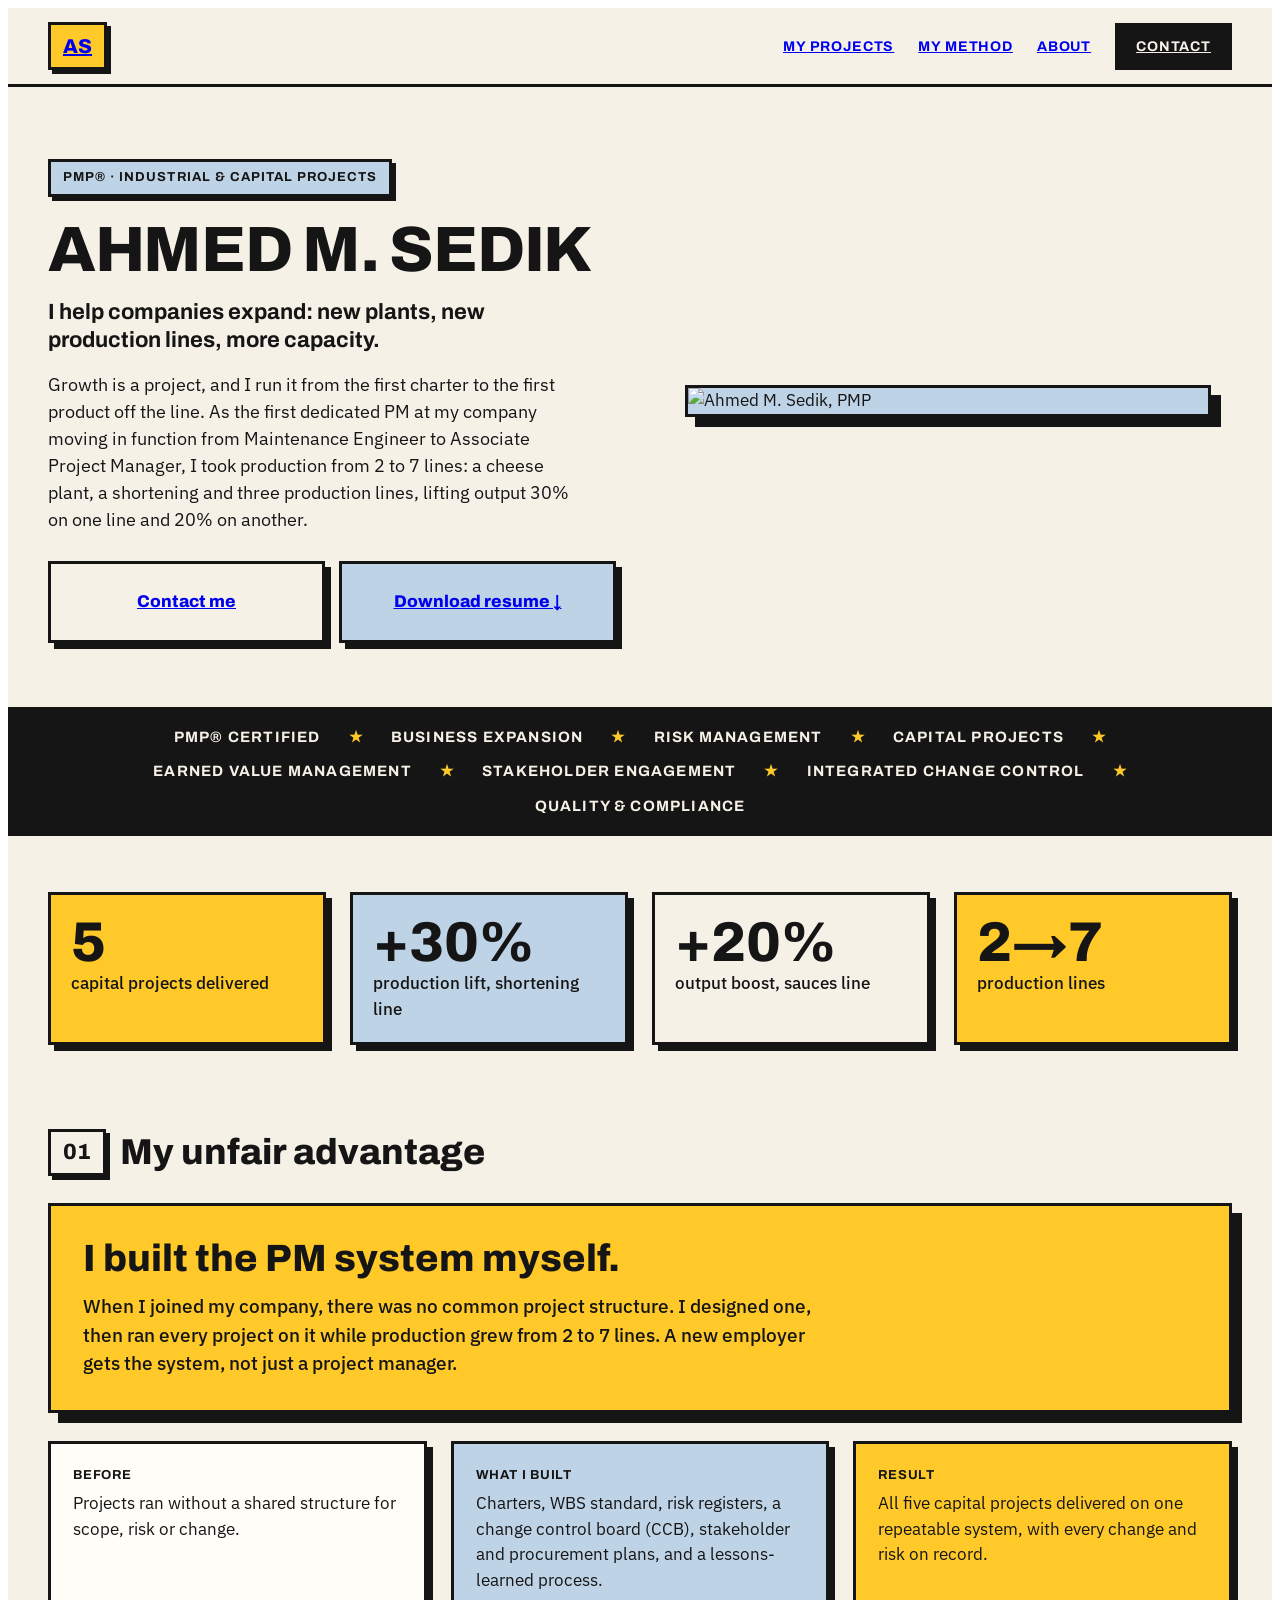
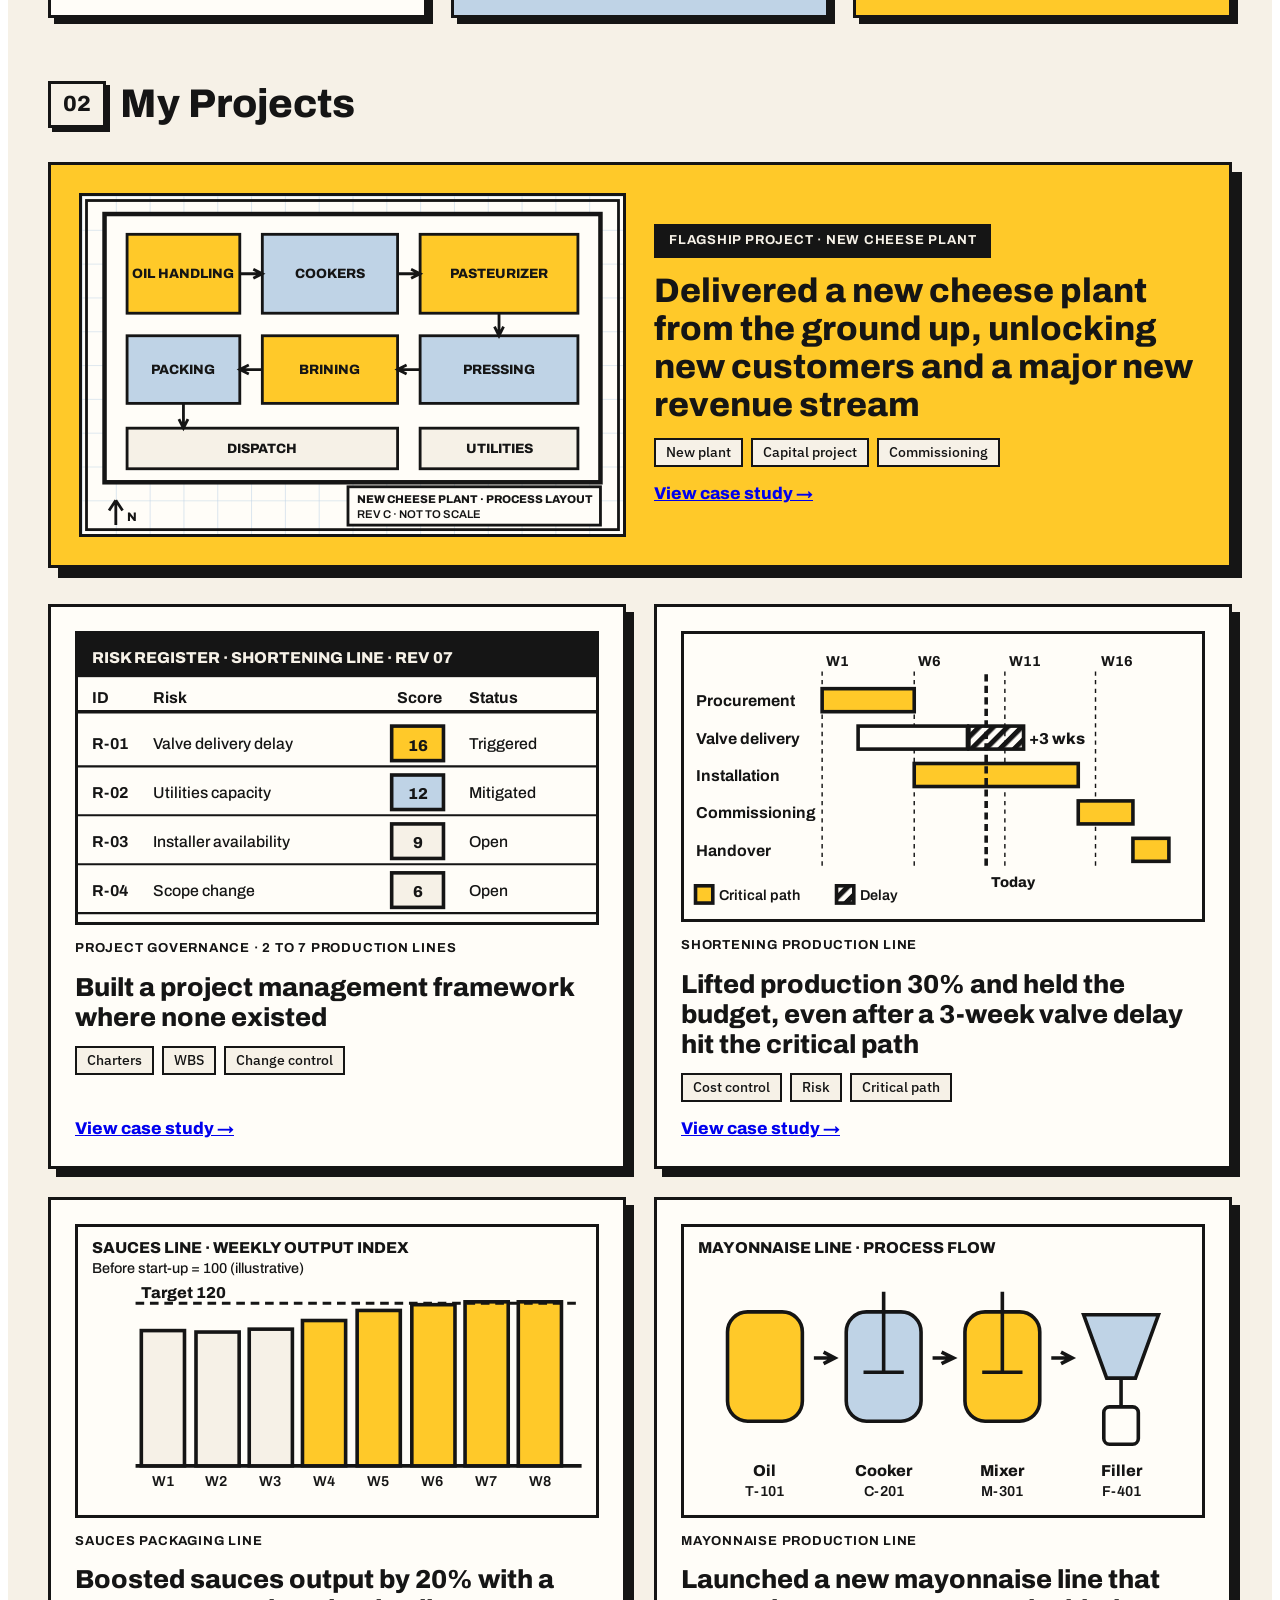
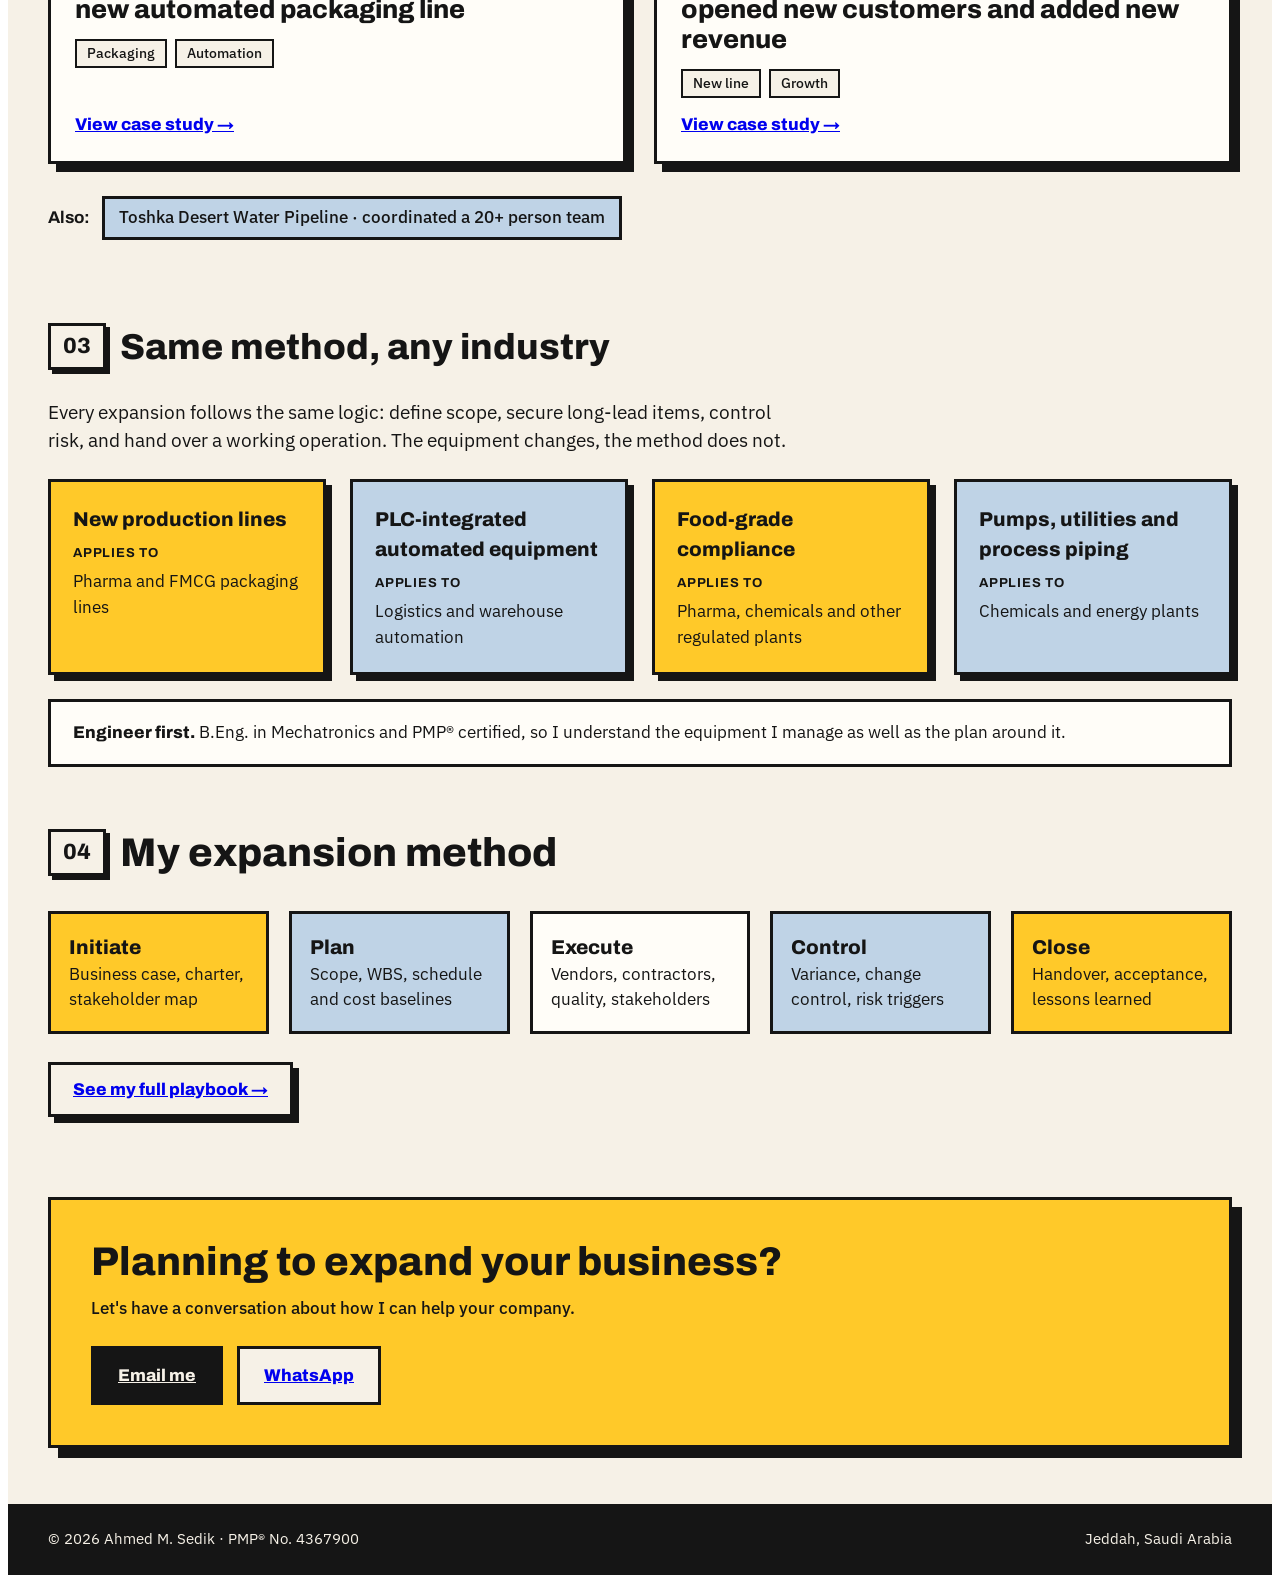
==== index.html @ be0f69f0 "Add files via upload" ====
<!doctype html>
<html lang="en">
<head>
<meta charset="utf-8">
<meta name="viewport" content="width=device-width, initial-scale=1">
<title>Ahmed M. Sedik, PMP | Homepage</title>
<meta name="description" content="Ahmed M. Sedik, PMP®. Project manager who delivers plant and production-line expansions and builds the project governance behind them.">
<meta property="og:title" content="Ahmed M. Sedik, PMP | Homepage">
<meta property="og:description" content="Ahmed M. Sedik, PMP®. Project manager who delivers plant and production-line expansions and builds the project governance behind them.">
<meta property="og:type" content="website">
<meta name="theme-color" content="#FFC929">
<link rel="icon" href="data:image/svg+xml,%3Csvg xmlns='http://www.w3.org/2000/svg' viewBox='0 0 64 64'%3E%3Crect width='64' height='64' fill='%23FFC929' stroke='%23151515' stroke-width='6'/%3E%3Ctext x='32' y='43' text-anchor='middle' font-family='Arial Black,Arial' font-weight='900' font-size='28' fill='%23151515'%3EAS%3C/text%3E%3C/svg%3E">
<link rel="preconnect" href="https://fonts.googleapis.com">
<link rel="preconnect" href="https://fonts.gstatic.com" crossorigin>
<link href="https://fonts.googleapis.com/css2?family=Archivo:wght@500;700;800&family=IBM+Plex+Sans:wght@400;500&display=swap" rel="stylesheet">
<link rel="stylesheet" href="assets/styles.css">
<link rel="stylesheet" href="assets/animations.css">
</head>
<body>
<div style="width:100%;box-sizing:border-box;background:#F6F1E7;color:#151515;font-family:'IBM Plex Sans',sans-serif;font-size:17px;line-height:1.5">

<div style="display:flex;flex-wrap:wrap;gap:16px;align-items:center;justify-content:space-between;padding:14px clamp(16px,4vw,clamp(16px,4vw,40px));background:#F6F1E7;border-bottom:3px solid #151515">
<a href="index.html" aria-label="Home" style="font-family:'Archivo',sans-serif;font-weight:800;font-size:20px;border:3px solid #151515;background:#FFC929;padding:6px 12px;box-shadow:4px 4px 0 #151515">AS</a>
<div style="display: flex; flex-wrap: wrap; gap: 24px; font-family: 'Archivo',sans-serif; font-weight: 700; font-size: 14px; letter-spacing: .06em; text-transform: uppercase; align-items: center"><a href="index.html#work">My Projects</a><a href="playbook.html">My Method</a><a href="about.html">About</a><a href="index.html#contact" style="border: 3px solid rgb(21, 21, 21); background: rgb(21, 21, 21); color: rgb(246, 241, 231); padding: 10px 18px; min-height: 20px">Contact</a></div>
</div>

<div style="display:grid;grid-template-columns:repeat(auto-fit,minmax(min(100%,340px),1fr));gap:clamp(28px,5vw,48px);align-items:center;padding:clamp(32px,7vw,72px) clamp(16px,4vw,clamp(16px,4vw,40px)) clamp(clamp(16px,4vw,40px),6vw,64px);max-width:1200px;margin:0 auto">
<div>
<div style="display:inline-block;font-family:'Archivo',sans-serif;font-weight:700;font-size:13px;letter-spacing:.08em;text-transform:uppercase;border:3px solid #151515;background:#BFD3E6;padding:6px 12px;box-shadow:4px 4px 0 #151515">PMP® · Industrial &amp; Capital Projects</div>
<h1 style="font-family: 'Archivo',sans-serif; font-weight: 800; font-size: clamp(36px, 10vw, 64px); line-height: 1.02; margin: 20px 0 16px; overflow-wrap: anywhere; letter-spacing: -.02em">AHMED M. SEDIK</h1>
<div style="font-family:'Archivo',sans-serif;font-weight:700;font-size:clamp(19px,4.6vw,22px);line-height:1.3;max-width:520px">I help companies expand: new plants, new production lines, more capacity.</div>
<p style="max-width:540px;margin:16px 0 28px;font-size:18px">Growth is a project, and I run it from the first charter to the first product off the line. As the first dedicated PM at my company moving in function from Maintenance Engineer to Associate Project Manager, I took production from 2 to 7 lines: a cheese plant, a shortening and three production lines, lifting output 30% on one line and 20% on another.</p>
<div style="display:flex;flex-wrap:wrap;gap:14px">
<a href="#contact" style="font-family:'Archivo',sans-serif;font-weight:800;border:3px solid #151515;background:#F6F1E7;padding:14px 24px;box-shadow:6px 6px 0 #151515;min-height:48px;display:inline-flex;align-items:center;justify-content:center;flex:1 1 180px;text-align:center">Contact me</a>
<a href="assets/Ahmed_Sedik_Resume.pdf" download style="font-family:'Archivo',sans-serif;font-weight:800;border:3px solid #151515;background:#BFD3E6;padding:14px 24px;box-shadow:6px 6px 0 #151515;min-height:48px;display:inline-flex;align-items:center;justify-content:center;flex:1 1 180px;text-align:center">Download resume ↓</a>
</div>
</div>
<div style="border:3px solid #151515;background:#BFD3E6;box-shadow:10px 10px 0 #151515;overflow:hidden;align-self:center;justify-self:center;width:100%;max-width:520px"><img alt="Ahmed M. Sedik, PMP" src="assets/photo.jpg" style="width:100%;height:auto;display:block"></div></div>

<div style="background:#151515;color:#F6F1E7;border-top:3px solid #151515;border-bottom:3px solid #151515;padding:16px clamp(16px,4vw,clamp(16px,4vw,40px));display:flex;flex-wrap:wrap;gap:12px 28px;justify-content:center;font-family:'Archivo',sans-serif;font-weight:700;font-size:15px;letter-spacing:.08em;text-transform:uppercase"><span>PMP® Certified</span><span style="color:#FFC929">★</span><span>Business Expansion</span><span style="color:#FFC929">★</span><span>Risk Management</span><span style="color:#FFC929">★</span><span>Capital Projects</span><span style="color:#FFC929">★</span><span>Earned Value Management</span><span style="color:#FFC929">★</span><span>Stakeholder Engagement</span><span style="color:#FFC929">★</span><span>Integrated Change Control</span><span style="color:#FFC929">★</span><span>Quality &amp; Compliance</span></div>

<div style="display:grid;grid-template-columns:repeat(auto-fit,minmax(min(100%,220px),1fr));gap:24px;padding:56px clamp(16px,4vw,clamp(16px,4vw,40px)) 24px;max-width:1200px;margin:0 auto"><div style="border:3px solid #151515;background:#FFC929;box-shadow:6px 6px 0 #151515;padding:20px"><div style="font-family:'Archivo',sans-serif;font-weight:800;font-size:56px;line-height:1">5</div><div style="font-weight:500">capital projects delivered</div></div><div style="border:3px solid #151515;background:#BFD3E6;box-shadow:6px 6px 0 #151515;padding:20px"><div style="font-family:'Archivo',sans-serif;font-weight:800;font-size:56px;line-height:1">+30%</div><div style="font-weight:500">production lift, shortening line</div></div><div style="border:3px solid #151515;background:#F6F1E7;box-shadow:6px 6px 0 #151515;padding:20px"><div style="font-family:'Archivo',sans-serif;font-weight:800;font-size:56px;line-height:1">+20%</div><div style="font-weight:500">output boost, sauces line</div></div><div style="border:3px solid #151515;background:#FFC929;box-shadow:6px 6px 0 #151515;padding:20px"><div style="font-family:'Archivo',sans-serif;font-weight:800;font-size:56px;line-height:1">2→7</div><div style="font-weight:500">production lines</div></div></div>

<div style="max-width:1200px;margin:0 auto;padding:56px clamp(16px,4vw,40px) 0"><div style="display:flex;align-items:center;gap:14px;margin-bottom:24px"><div style="font-family:'Archivo',sans-serif;font-weight:800;font-size:22px;border:3px solid #151515;background:#F6F1E7;padding:4px 12px;box-shadow:4px 4px 0 #151515">01</div><h2 style="font-family:'Archivo',sans-serif;font-weight:800;font-size:36px;margin:0">My unfair advantage</h2></div><div style="border:3px solid #151515;background:#FFC929;box-shadow:10px 10px 0 #151515;padding:32px;margin-bottom:28px"><h3 style="font-family:'Archivo',sans-serif;font-weight:800;font-size:38px;line-height:1.1;margin:0 0 12px">I built the PM system myself.</h3><div style="max-width:760px;font-size:19px;font-weight:500">When I joined my company, there was no common project structure. I designed one, then ran every project on it while production grew from 2 to 7 lines. A new employer gets the system, not just a project manager.</div></div><div style="display:grid;grid-template-columns:repeat(auto-fit,minmax(min(100%,260px),1fr));gap:24px"><div style="border:3px solid #151515;background:#FFFDF8;box-shadow:6px 6px 0 #151515;padding:22px"><div style="font-family:'Archivo',sans-serif;font-weight:700;font-size:13px;letter-spacing:.06em;text-transform:uppercase;margin-bottom:6px">Before</div><div>Projects ran without a shared structure for scope, risk or change.</div></div><div style="border:3px solid #151515;background:#BFD3E6;box-shadow:6px 6px 0 #151515;padding:22px"><div style="font-family:'Archivo',sans-serif;font-weight:700;font-size:13px;letter-spacing:.06em;text-transform:uppercase;margin-bottom:6px">What I built</div><div>Charters, WBS standard, risk registers, a change control board (CCB), stakeholder and procurement plans, and a lessons-learned process.</div></div><div style="border:3px solid #151515;background:#FFC929;box-shadow:6px 6px 0 #151515;padding:22px"><div style="font-family:'Archivo',sans-serif;font-weight:700;font-size:13px;letter-spacing:.06em;text-transform:uppercase;margin-bottom:6px">Result</div><div>All five capital projects delivered on one repeatable system, with every change and risk on record.</div></div></div></div>
<div id="work" style="padding:56px clamp(16px,4vw,40px) 24px;max-width:1200px;margin:0 auto">
<div style="display:flex;align-items:center;gap:14px;margin-bottom:28px">
<div style="font-family:'Archivo',sans-serif;font-weight:800;font-size:22px;border:3px solid #151515;background:#F6F1E7;padding:4px 12px;box-shadow:4px 4px 0 #151515">02</div>
<h2 style="font-family:'Archivo',sans-serif;font-weight:800;font-size:40px;margin:0">My Projects</h2>
</div>
<div style="border:3px solid #151515;background:#FFC929;box-shadow:10px 10px 0 #151515;padding:28px;display:grid;grid-template-columns:repeat(auto-fit,minmax(min(100%,300px),1fr));gap:28px;align-items:center;margin-bottom:36px">
<div style="border:3px solid #151515;background:#F6F1E7;overflow:hidden"><svg viewBox="0 0 480 300" xmlns="http://www.w3.org/2000/svg" style="width:100%;height:auto;display:block" role="img" aria-label="Process layout drawing of the new cheese plant"><defs><pattern id="gr" width="30" height="30" patternUnits="userSpaceOnUse"><path d="M30 0H0V30" fill="none" stroke="#BFD3E6" stroke-width="1"></path></pattern></defs><rect width="480" height="300" fill="#FFFDF8"></rect><rect width="480" height="300" fill="url(#gr)"></rect><rect x="4" y="4" width="472" height="292" fill="none" stroke="#151515" stroke-width="2.5"></rect><rect x="20" y="16" width="440" height="238" fill="#FFFDF8" stroke="#151515" stroke-width="4"></rect><rect x="40" y="34" width="100" height="70" fill="#FFC929" stroke="#151515" stroke-width="2.5"></rect><text x="90.0" y="73.0" text-anchor="middle" font-family="Archivo,sans-serif" font-weight="800" font-size="12" fill="#151515">OIL HANDLING</text><rect x="160" y="34" width="120" height="70" fill="#BFD3E6" stroke="#151515" stroke-width="2.5"></rect><text x="220.0" y="73.0" text-anchor="middle" font-family="Archivo,sans-serif" font-weight="800" font-size="12" fill="#151515">COOKERS</text><rect x="300" y="34" width="140" height="70" fill="#FFC929" stroke="#151515" stroke-width="2.5"></rect><text x="370.0" y="73.0" text-anchor="middle" font-family="Archivo,sans-serif" font-weight="800" font-size="12" fill="#151515">PASTEURIZER</text><rect x="300" y="124" width="140" height="60" fill="#BFD3E6" stroke="#151515" stroke-width="2.5"></rect><text x="370.0" y="158.0" text-anchor="middle" font-family="Archivo,sans-serif" font-weight="800" font-size="12" fill="#151515">PRESSING</text><rect x="160" y="124" width="120" height="60" fill="#FFC929" stroke="#151515" stroke-width="2.5"></rect><text x="220.0" y="158.0" text-anchor="middle" font-family="Archivo,sans-serif" font-weight="800" font-size="12" fill="#151515">BRINING</text><rect x="40" y="124" width="100" height="60" fill="#BFD3E6" stroke="#151515" stroke-width="2.5"></rect><text x="90.0" y="158.0" text-anchor="middle" font-family="Archivo,sans-serif" font-weight="800" font-size="12" fill="#151515">PACKING</text><rect x="40" y="206" width="240" height="36" fill="#F6F1E7" stroke="#151515" stroke-width="2.5"></rect><text x="160.0" y="228.0" text-anchor="middle" font-family="Archivo,sans-serif" font-weight="800" font-size="12" fill="#151515">DISPATCH</text><rect x="300" y="206" width="140" height="36" fill="#F6F1E7" stroke="#151515" stroke-width="2.5"></rect><text x="370.0" y="228.0" text-anchor="middle" font-family="Archivo,sans-serif" font-weight="800" font-size="12" fill="#151515">UTILITIES</text><path d="M140 69L160 69M152 65L160 69L152 73" fill="none" stroke="#151515" stroke-width="2.5"></path><path d="M280 69L300 69M292 65L300 69L292 73" fill="none" stroke="#151515" stroke-width="2.5"></path><path d="M370 104L370 124M374 116L370 124L366 116" fill="none" stroke="#151515" stroke-width="2.5"></path><path d="M300 154L280 154M288 158L280 154L288 150" fill="none" stroke="#151515" stroke-width="2.5"></path><path d="M160 154L140 154M148 158L140 154L148 150" fill="none" stroke="#151515" stroke-width="2.5"></path><path d="M90 184L90 206M94 198L90 206L86 198" fill="none" stroke="#151515" stroke-width="2.5"></path><rect x="236" y="258" width="224" height="34" fill="#FFFDF8" stroke="#151515" stroke-width="2.5"></rect><text x="244" y="272" text-anchor="start" font-family="Archivo,sans-serif" font-weight="800" font-size="10" fill="#151515">NEW CHEESE PLANT · PROCESS LAYOUT</text><text x="244" y="286" text-anchor="start" font-family="Archivo,sans-serif" font-weight="600" font-size="10" fill="#151515">REV C · NOT TO SCALE</text><path d="M30 292v-22M30 270l-6 9M30 270l6 9" fill="none" stroke="#151515" stroke-width="2.5"></path><text x="40" y="288" text-anchor="start" font-family="Archivo,sans-serif" font-weight="800" font-size="11" fill="#151515">N</text></svg></div>
<div style="display:flex;flex-direction:column;gap:14px">
<div style="display:inline-block;align-self:flex-start;font-family:'Archivo',sans-serif;font-weight:700;font-size:13px;letter-spacing:.06em;text-transform:uppercase;border:3px solid #151515;background:#151515;color:#F6F1E7;padding:4px 12px">Flagship project · New cheese plant</div>
<h3 style="font-family:'Archivo',sans-serif;font-weight:800;font-size:34px;line-height:1.12;margin:0">Delivered a new cheese plant from the ground up, unlocking new customers and a major new revenue stream</h3>
<div style="display:flex;flex-wrap:wrap;gap:8px"><span style="border:2px solid #151515;padding:2px 10px;font-weight:500;font-size:14px;background:#F6F1E7">New plant</span><span style="border:2px solid #151515;padding:2px 10px;font-weight:500;font-size:14px;background:#F6F1E7">Capital project</span><span style="border:2px solid #151515;padding:2px 10px;font-weight:500;font-size:14px;background:#F6F1E7">Commissioning</span></div>
<a href="cheese.html" style="font-family:'Archivo',sans-serif;font-weight:800">View case study →</a>
</div></div>
<div style="display:grid;grid-template-columns:repeat(auto-fit,minmax(min(100%,380px),1fr));gap:28px">
<div style="border:3px solid #151515;background:#FFFDF8;box-shadow:8px 8px 0 #151515;padding:24px;display:flex;flex-direction:column;gap:14px">
<div style="border:3px solid #151515;background:#F6F1E7;overflow:hidden"><svg viewBox="0 0 360 200" xmlns="http://www.w3.org/2000/svg" style="width:100%;height:auto;display:block" role="img" aria-label="Risk register extract"><rect width="360" height="200" fill="#FFFDF8"></rect><rect width="360" height="30" fill="#151515"></rect><text x="10" y="20" text-anchor="start" font-family="Archivo,sans-serif" font-weight="800" font-size="11" fill="#F6F1E7">RISK REGISTER · SHORTENING LINE · REV 07</text><path d="M0 54H360" stroke="#151515" stroke-width="2.5"></path><text x="10" y="48" text-anchor="start" font-family="Archivo,sans-serif" font-weight="700" font-size="11" fill="#151515">ID</text><text x="52" y="48" text-anchor="start" font-family="Archivo,sans-serif" font-weight="700" font-size="11" fill="#151515">Risk</text><text x="222" y="48" text-anchor="start" font-family="Archivo,sans-serif" font-weight="700" font-size="11" fill="#151515">Score</text><text x="272" y="48" text-anchor="start" font-family="Archivo,sans-serif" font-weight="700" font-size="11" fill="#151515">Status</text><path d="M0 92H360" stroke="#151515" stroke-width="1.5"></path><text x="10" y="80" text-anchor="start" font-family="Archivo,sans-serif" font-weight="700" font-size="11" fill="#151515">R-01</text><text x="52" y="80" text-anchor="start" font-family="Archivo,sans-serif" font-weight="500" font-size="11" fill="#151515">Valve delivery delay</text><rect x="218" y="64" width="36" height="24" fill="#FFC929" stroke="#151515" stroke-width="2.5"></rect><text x="236" y="81" text-anchor="middle" font-family="Archivo,sans-serif" font-weight="800" font-size="11" fill="#151515">16</text><text x="272" y="80" text-anchor="start" font-family="Archivo,sans-serif" font-weight="500" font-size="11" fill="#151515">Triggered</text><path d="M0 126H360" stroke="#151515" stroke-width="1.5"></path><text x="10" y="114" text-anchor="start" font-family="Archivo,sans-serif" font-weight="700" font-size="11" fill="#151515">R-02</text><text x="52" y="114" text-anchor="start" font-family="Archivo,sans-serif" font-weight="500" font-size="11" fill="#151515">Utilities capacity</text><rect x="218" y="98" width="36" height="24" fill="#BFD3E6" stroke="#151515" stroke-width="2.5"></rect><text x="236" y="115" text-anchor="middle" font-family="Archivo,sans-serif" font-weight="800" font-size="11" fill="#151515">12</text><text x="272" y="114" text-anchor="start" font-family="Archivo,sans-serif" font-weight="500" font-size="11" fill="#151515">Mitigated</text><path d="M0 160H360" stroke="#151515" stroke-width="1.5"></path><text x="10" y="148" text-anchor="start" font-family="Archivo,sans-serif" font-weight="700" font-size="11" fill="#151515">R-03</text><text x="52" y="148" text-anchor="start" font-family="Archivo,sans-serif" font-weight="500" font-size="11" fill="#151515">Installer availability</text><rect x="218" y="132" width="36" height="24" fill="#F6F1E7" stroke="#151515" stroke-width="2.5"></rect><text x="236" y="149" text-anchor="middle" font-family="Archivo,sans-serif" font-weight="800" font-size="11" fill="#151515">9</text><text x="272" y="148" text-anchor="start" font-family="Archivo,sans-serif" font-weight="500" font-size="11" fill="#151515">Open</text><path d="M0 194H360" stroke="#151515" stroke-width="1.5"></path><text x="10" y="182" text-anchor="start" font-family="Archivo,sans-serif" font-weight="700" font-size="11" fill="#151515">R-04</text><text x="52" y="182" text-anchor="start" font-family="Archivo,sans-serif" font-weight="500" font-size="11" fill="#151515">Scope change</text><rect x="218" y="166" width="36" height="24" fill="#F6F1E7" stroke="#151515" stroke-width="2.5"></rect><text x="236" y="183" text-anchor="middle" font-family="Archivo,sans-serif" font-weight="800" font-size="11" fill="#151515">6</text><text x="272" y="182" text-anchor="start" font-family="Archivo,sans-serif" font-weight="500" font-size="11" fill="#151515">Open</text></svg></div>
<div style="font-family:'Archivo',sans-serif;font-weight:700;font-size:13px;letter-spacing:.06em;text-transform:uppercase">Project governance · 2 to 7 production lines</div>
<h3 style="font-family:'Archivo',sans-serif;font-weight:800;font-size:26px;line-height:1.15;margin:0">Built a project management framework where none existed</h3>
<div style="display:flex;flex-wrap:wrap;gap:8px"><span style="border:2px solid #151515;padding:2px 10px;font-weight:500;font-size:14px;background:#F6F1E7">Charters</span><span style="border:2px solid #151515;padding:2px 10px;font-weight:500;font-size:14px;background:#F6F1E7">WBS</span><span style="border:2px solid #151515;padding:2px 10px;font-weight:500;font-size:14px;background:#F6F1E7">Change control</span></div>
<a href="governance.html" style="font-family:'Archivo',sans-serif;font-weight:800;margin-top:auto">View case study →</a>
</div>
<div style="border:3px solid #151515;background:#FFFDF8;box-shadow:8px 8px 0 #151515;padding:24px;display:flex;flex-direction:column;gap:14px">
<div style="border:3px solid #151515;background:#F6F1E7;overflow:hidden"><svg viewBox="0 0 360 198" xmlns="http://www.w3.org/2000/svg" style="width:100%;height:auto;display:block" role="img" aria-label="Schedule with critical path and a 3-week valve delay"><defs><pattern id="gm" width="7" height="7" patternUnits="userSpaceOnUse" patternTransform="rotate(45)"><rect width="3.5" height="7" fill="#151515"></rect></pattern></defs><rect width="360" height="198" fill="#FFFDF8"></rect><path d="M96 26V164" stroke="#151515" stroke-width="1" stroke-dasharray="3 3"></path><text x="99.0" y="22" text-anchor="start" font-family="Archivo,sans-serif" font-weight="700" font-size="10" fill="#151515">W1</text><path d="M160 26V164" stroke="#151515" stroke-width="1" stroke-dasharray="3 3"></path><text x="162.5" y="22" text-anchor="start" font-family="Archivo,sans-serif" font-weight="700" font-size="10" fill="#151515">W6</text><path d="M223 26V164" stroke="#151515" stroke-width="1" stroke-dasharray="3 3"></path><text x="226.0" y="22" text-anchor="start" font-family="Archivo,sans-serif" font-weight="700" font-size="10" fill="#151515">W11</text><path d="M286 26V164" stroke="#151515" stroke-width="1" stroke-dasharray="3 3"></path><text x="289.5" y="22" text-anchor="start" font-family="Archivo,sans-serif" font-weight="700" font-size="10" fill="#151515">W16</text><text x="8" y="50.120000000000005" text-anchor="start" font-family="Archivo,sans-serif" font-weight="700" font-size="11" fill="#151515">Procurement</text><rect x="96" y="38" width="64" height="16" fill="#FFC929" stroke="#151515" stroke-width="2.5"></rect><text x="8" y="76.12" text-anchor="start" font-family="Archivo,sans-serif" font-weight="700" font-size="11" fill="#151515">Valve delivery</text><rect x="121" y="64" width="76" height="16" fill="#FFFDF8" stroke="#151515" stroke-width="2.5"></rect><rect x="198" y="64" width="38" height="16" fill="url(#gm)" stroke="#151515" stroke-width="2.5"></rect><text x="239.7" y="76.12" text-anchor="start" font-family="Archivo,sans-serif" font-weight="800" font-size="11" fill="#151515">+3 wks</text><text x="8" y="102.12" text-anchor="start" font-family="Archivo,sans-serif" font-weight="700" font-size="11" fill="#151515">Installation</text><rect x="160" y="90" width="114" height="16" fill="#FFC929" stroke="#151515" stroke-width="2.5"></rect><text x="8" y="128.12" text-anchor="start" font-family="Archivo,sans-serif" font-weight="700" font-size="11" fill="#151515">Commissioning</text><rect x="274" y="116" width="38" height="16" fill="#FFC929" stroke="#151515" stroke-width="2.5"></rect><text x="8" y="154.12" text-anchor="start" font-family="Archivo,sans-serif" font-weight="700" font-size="11" fill="#151515">Handover</text><rect x="312" y="142" width="25" height="16" fill="#FFC929" stroke="#151515" stroke-width="2.5"></rect><path d="M210 28V164" stroke="#151515" stroke-width="2.5" stroke-dasharray="5 3"></path><text x="213.3" y="176" text-anchor="start" font-family="Archivo,sans-serif" font-weight="800" font-size="10" fill="#151515">Today</text><rect x="8" y="175" width="12" height="12" fill="#FFC929" stroke="#151515" stroke-width="2.5"></rect><text x="24" y="185" text-anchor="start" font-family="Archivo,sans-serif" font-weight="600" font-size="10" fill="#151515">Critical path</text><rect x="106" y="175" width="12" height="12" fill="url(#gm)" stroke="#151515" stroke-width="2.5"></rect><text x="122" y="185" text-anchor="start" font-family="Archivo,sans-serif" font-weight="600" font-size="10" fill="#151515">Delay</text></svg></div>
<div style="font-family:'Archivo',sans-serif;font-weight:700;font-size:13px;letter-spacing:.06em;text-transform:uppercase">Shortening production line</div>
<h3 style="font-family:'Archivo',sans-serif;font-weight:800;font-size:26px;line-height:1.15;margin:0">Lifted production 30% and held the budget, even after a 3-week valve delay hit the critical path</h3>
<div style="display:flex;flex-wrap:wrap;gap:8px"><span style="border:2px solid #151515;padding:2px 10px;font-weight:500;font-size:14px;background:#F6F1E7">Cost control</span><span style="border:2px solid #151515;padding:2px 10px;font-weight:500;font-size:14px;background:#F6F1E7">Risk</span><span style="border:2px solid #151515;padding:2px 10px;font-weight:500;font-size:14px;background:#F6F1E7">Critical path</span></div>
<a href="shortening.html" style="font-family:'Archivo',sans-serif;font-weight:800;margin-top:auto">View case study →</a>
</div>
<div style="border:3px solid #151515;background:#FFFDF8;box-shadow:8px 8px 0 #151515;padding:24px;display:flex;flex-direction:column;gap:14px">
<div style="border:3px solid #151515;background:#F6F1E7;overflow:hidden"><svg viewBox="0 0 360 200" xmlns="http://www.w3.org/2000/svg" style="width:100%;height:auto;display:block" role="img" aria-label="Weekly output index rising 20% after start-up"><rect width="360" height="200" fill="#FFFDF8"></rect><text x="10" y="18" text-anchor="start" font-family="Archivo,sans-serif" font-weight="800" font-size="11" fill="#151515">SAUCES LINE · WEEKLY OUTPUT INDEX</text><text x="10" y="32" text-anchor="start" font-family="Archivo,sans-serif" font-weight="500" font-size="10" fill="#151515">Before start-up = 100 (illustrative)</text><path d="M40 166H350" stroke="#151515" stroke-width="2.5"></path><rect x="44" y="72" width="30" height="94" fill="#F6F1E7" stroke="#151515" stroke-width="2.5"></rect><text x="58.75" y="180" text-anchor="middle" font-family="Archivo,sans-serif" font-weight="600" font-size="10" fill="#151515">W1</text><rect x="82" y="73" width="30" height="93" fill="#F6F1E7" stroke="#151515" stroke-width="2.5"></rect><text x="96.25" y="180" text-anchor="middle" font-family="Archivo,sans-serif" font-weight="600" font-size="10" fill="#151515">W2</text><rect x="119" y="71" width="30" height="95" fill="#F6F1E7" stroke="#151515" stroke-width="2.5"></rect><text x="133.75" y="180" text-anchor="middle" font-family="Archivo,sans-serif" font-weight="600" font-size="10" fill="#151515">W3</text><rect x="156" y="65" width="30" height="101" fill="#FFC929" stroke="#151515" stroke-width="2.5"></rect><text x="171.25" y="180" text-anchor="middle" font-family="Archivo,sans-serif" font-weight="600" font-size="10" fill="#151515">W4</text><rect x="194" y="58" width="30" height="108" fill="#FFC929" stroke="#151515" stroke-width="2.5"></rect><text x="208.75" y="180" text-anchor="middle" font-family="Archivo,sans-serif" font-weight="600" font-size="10" fill="#151515">W5</text><rect x="232" y="54" width="30" height="112" fill="#FFC929" stroke="#151515" stroke-width="2.5"></rect><text x="246.25" y="180" text-anchor="middle" font-family="Archivo,sans-serif" font-weight="600" font-size="10" fill="#151515">W6</text><rect x="269" y="52" width="30" height="114" fill="#FFC929" stroke="#151515" stroke-width="2.5"></rect><text x="283.75" y="180" text-anchor="middle" font-family="Archivo,sans-serif" font-weight="600" font-size="10" fill="#151515">W7</text><rect x="306" y="52" width="30" height="114" fill="#FFC929" stroke="#151515" stroke-width="2.5"></rect><text x="321.25" y="180" text-anchor="middle" font-family="Archivo,sans-serif" font-weight="600" font-size="10" fill="#151515">W8</text><path d="M40 53H350" stroke="#151515" stroke-width="2" stroke-dasharray="6 4"></path><text x="44" y="49.38461538461539" text-anchor="start" font-family="Archivo,sans-serif" font-weight="800" font-size="11" fill="#151515">Target 120</text></svg></div>
<div style="font-family:'Archivo',sans-serif;font-weight:700;font-size:13px;letter-spacing:.06em;text-transform:uppercase">Sauces packaging line</div>
<h3 style="font-family:'Archivo',sans-serif;font-weight:800;font-size:26px;line-height:1.15;margin:0">Boosted sauces output by 20% with a new automated packaging line</h3>
<div style="display:flex;flex-wrap:wrap;gap:8px"><span style="border:2px solid #151515;padding:2px 10px;font-weight:500;font-size:14px;background:#F6F1E7">Packaging</span><span style="border:2px solid #151515;padding:2px 10px;font-weight:500;font-size:14px;background:#F6F1E7">Automation</span></div>
<a href="sauces.html" style="font-family:'Archivo',sans-serif;font-weight:800;margin-top:auto">View case study →</a>
</div>
<div style="border:3px solid #151515;background:#FFFDF8;box-shadow:8px 8px 0 #151515;padding:24px;display:flex;flex-direction:column;gap:14px">
<div style="border:3px solid #151515;background:#F6F1E7;overflow:hidden"><svg viewBox="0 0 360 200" xmlns="http://www.w3.org/2000/svg" style="width:100%;height:auto;display:block" role="img" aria-label="Process flow diagram of the mayonnaise line"><rect width="360" height="200" fill="#FFFDF8"></rect><text x="10" y="18" text-anchor="start" font-family="Archivo,sans-serif" font-weight="800" font-size="11" fill="#151515">MAYONNAISE LINE · PROCESS FLOW</text><rect x="30.25" y="59" width="52" height="76" rx="14" fill="#FFC929" stroke="#151515" stroke-width="2.5"></rect><text x="56.25" y="173" text-anchor="middle" font-family="Archivo,sans-serif" font-weight="800" font-size="11" fill="#151515">Oil</text><text x="56.25" y="187" text-anchor="middle" font-family="Archivo,sans-serif" font-weight="600" font-size="10" fill="#151515">T-101</text><path d="M90.25 91L104.75 91M97 87L104.75 91L97 95" fill="none" stroke="#151515" stroke-width="2.5"></path><rect x="112.75" y="59" width="52" height="76" rx="14" fill="#BFD3E6" stroke="#151515" stroke-width="2.5"></rect><path d="M138.75 45V101M124.75 101H152.75" fill="none" stroke="#151515" stroke-width="2.5"></path><text x="138.75" y="173" text-anchor="middle" font-family="Archivo,sans-serif" font-weight="800" font-size="11" fill="#151515">Cooker</text><text x="138.75" y="187" text-anchor="middle" font-family="Archivo,sans-serif" font-weight="600" font-size="10" fill="#151515">C-201</text><path d="M172.75 91L187.25 91M179 87L187.25 91L179 95" fill="none" stroke="#151515" stroke-width="2.5"></path><rect x="195.25" y="59" width="52" height="76" rx="14" fill="#FFC929" stroke="#151515" stroke-width="2.5"></rect><path d="M221.25 45V101M207.25 101H235.25" fill="none" stroke="#151515" stroke-width="2.5"></path><text x="221.25" y="173" text-anchor="middle" font-family="Archivo,sans-serif" font-weight="800" font-size="11" fill="#151515">Mixer</text><text x="221.25" y="187" text-anchor="middle" font-family="Archivo,sans-serif" font-weight="600" font-size="10" fill="#151515">M-301</text><path d="M255.25 91L269.75 91M262 87L269.75 91L262 95" fill="none" stroke="#151515" stroke-width="2.5"></path><path d="M277.75 61H329.75L313.75 105H293.75Z" fill="#BFD3E6" stroke="#151515" stroke-width="2.5"></path><path d="M303.75 105V125" stroke="#151515" stroke-width="2.5"></path><rect x="291.75" y="125" width="24" height="26" rx="4" fill="#FFFDF8" stroke="#151515" stroke-width="2.5"></rect><text x="303.75" y="173" text-anchor="middle" font-family="Archivo,sans-serif" font-weight="800" font-size="11" fill="#151515">Filler</text><text x="303.75" y="187" text-anchor="middle" font-family="Archivo,sans-serif" font-weight="600" font-size="10" fill="#151515">F-401</text></svg></div>
<div style="font-family:'Archivo',sans-serif;font-weight:700;font-size:13px;letter-spacing:.06em;text-transform:uppercase">Mayonnaise production line</div>
<h3 style="font-family:'Archivo',sans-serif;font-weight:800;font-size:26px;line-height:1.15;margin:0">Launched a new mayonnaise line that opened new customers and added new revenue</h3>
<div style="display:flex;flex-wrap:wrap;gap:8px"><span style="border:2px solid #151515;padding:2px 10px;font-weight:500;font-size:14px;background:#F6F1E7">New line</span><span style="border:2px solid #151515;padding:2px 10px;font-weight:500;font-size:14px;background:#F6F1E7">Growth</span></div>
<a href="mayo.html" style="font-family:'Archivo',sans-serif;font-weight:800;margin-top:auto">View case study →</a>
</div>
</div>
<div style="display:flex;flex-wrap:wrap;align-items:center;gap:12px;margin-top:32px">
<span style="font-family:'Archivo',sans-serif;font-weight:700">Also:</span>
<span style="border:3px solid #151515;padding:6px 14px;background:#BFD3E6;font-weight:500">Toshka Desert Water Pipeline · coordinated a 20+ person team</span>

</div>
</div>

<div style="max-width:1200px;margin:0 auto;padding:56px clamp(16px,4vw,40px) 0"><div style="display:flex;align-items:center;gap:14px;margin-bottom:24px"><div style="font-family:'Archivo',sans-serif;font-weight:800;font-size:22px;border:3px solid #151515;background:#F6F1E7;padding:4px 12px;box-shadow:4px 4px 0 #151515">03</div><h2 style="font-family:'Archivo',sans-serif;font-weight:800;font-size:36px;margin:0">Same method, any industry</h2></div><div style="max-width:760px;font-size:19px;margin-bottom:24px">Every expansion follows the same logic: define scope, secure long-lead items, control risk, and hand over a working operation. The equipment changes, the method does not.</div><div style="display:grid;grid-template-columns:repeat(auto-fit,minmax(min(100%,250px),1fr));gap:24px"><div style="border:3px solid #151515;background:#FFC929;box-shadow:6px 6px 0 #151515;padding:22px"><div style="font-family:'Archivo',sans-serif;font-weight:800;font-size:20px;margin-bottom:10px">New production lines</div><div style="font-family:'Archivo',sans-serif;font-weight:700;font-size:13px;letter-spacing:.06em;text-transform:uppercase;margin-bottom:6px">Applies to</div><div>Pharma and FMCG packaging lines</div></div><div style="border:3px solid #151515;background:#BFD3E6;box-shadow:6px 6px 0 #151515;padding:22px"><div style="font-family:'Archivo',sans-serif;font-weight:800;font-size:20px;margin-bottom:10px">PLC-integrated automated equipment</div><div style="font-family:'Archivo',sans-serif;font-weight:700;font-size:13px;letter-spacing:.06em;text-transform:uppercase;margin-bottom:6px">Applies to</div><div>Logistics and warehouse automation</div></div><div style="border:3px solid #151515;background:#FFC929;box-shadow:6px 6px 0 #151515;padding:22px"><div style="font-family:'Archivo',sans-serif;font-weight:800;font-size:20px;margin-bottom:10px">Food-grade compliance</div><div style="font-family:'Archivo',sans-serif;font-weight:700;font-size:13px;letter-spacing:.06em;text-transform:uppercase;margin-bottom:6px">Applies to</div><div>Pharma, chemicals and other regulated plants</div></div><div style="border:3px solid #151515;background:#BFD3E6;box-shadow:6px 6px 0 #151515;padding:22px"><div style="font-family:'Archivo',sans-serif;font-weight:800;font-size:20px;margin-bottom:10px">Pumps, utilities and process piping</div><div style="font-family:'Archivo',sans-serif;font-weight:700;font-size:13px;letter-spacing:.06em;text-transform:uppercase;margin-bottom:6px">Applies to</div><div>Chemicals and energy plants</div></div></div><div style="margin-top:24px;border:3px solid #151515;background:#FFFDF8;padding:18px 22px"><b style="font-family:'Archivo',sans-serif;font-weight:800">Engineer first.</b> B.Eng. in Mechatronics and PMP® certified, so I understand the equipment I manage as well as the plan around it.</div></div>
<div id="method" style="padding:56px clamp(16px,4vw,40px) 24px;max-width:1200px;margin:0 auto">
<div style="display:flex;align-items:center;gap:14px;margin-bottom:28px">
<div style="font-family:'Archivo',sans-serif;font-weight:800;font-size:22px;border:3px solid #151515;background:#F6F1E7;padding:4px 12px;box-shadow:4px 4px 0 #151515">04</div>
<h2 style="font-family:'Archivo',sans-serif;font-weight:800;font-size:40px;margin:0">My expansion method</h2>
</div>
<div style="display:grid;grid-template-columns:repeat(auto-fit,minmax(min(100%,180px),1fr));gap:20px">
<div style="border:3px solid #151515;background:#FFC929;padding:18px"><div style="font-family:'Archivo',sans-serif;font-weight:800;font-size:20px">Initiate</div><div>Business case, charter, stakeholder map</div></div>
<div style="border:3px solid #151515;background:#BFD3E6;padding:18px"><div style="font-family:'Archivo',sans-serif;font-weight:800;font-size:20px">Plan</div><div>Scope, WBS, schedule and cost baselines</div></div>
<div style="border:3px solid #151515;background:#FFFDF8;padding:18px"><div style="font-family:'Archivo',sans-serif;font-weight:800;font-size:20px">Execute</div><div>Vendors, contractors, quality, stakeholders</div></div>
<div style="border:3px solid #151515;background:#BFD3E6;padding:18px"><div style="font-family:'Archivo',sans-serif;font-weight:800;font-size:20px">Control</div><div>Variance, change control, risk triggers</div></div>
<div style="border:3px solid #151515;background:#FFC929;padding:18px"><div style="font-family:'Archivo',sans-serif;font-weight:800;font-size:20px">Close</div><div>Handover, acceptance, lessons learned</div></div>
</div>
<a href="playbook.html" style="display:inline-block;margin-top:28px;font-family:'Archivo',sans-serif;font-weight:800;border:3px solid #151515;background:#F6F1E7;padding:12px 22px;box-shadow:6px 6px 0 #151515">See my full playbook →</a>
</div>

<div id="contact" style="margin:56px auto 0;max-width:1200px;padding:0 clamp(16px,4vw,40px) 56px">
<div style="border:3px solid #151515;background:#FFC929;box-shadow:10px 10px 0 #151515;padding:clamp(16px,4vw,40px);display:grid;grid-template-columns:repeat(auto-fit,minmax(min(100%,320px),1fr));gap:36px;align-items:start">
<div>
<h2 style="font-family:'Archivo',sans-serif;font-weight:800;font-size:40px;line-height:1.1;margin:0 0 12px">Planning to expand your business?</h2>
<p style="font-weight:500;margin:0 0 24px">Let's have a conversation about how I can help your company.</p>
<div style="display:flex;flex-wrap:wrap;gap:14px">
<a href="mailto:craftedbyahmad@gmail.com" style="font-family:'Archivo',sans-serif;font-weight:800;border:3px solid #151515;background:#151515;color:#F6F1E7;padding:14px 24px">Email me</a>
<a href="https://wa.me/966565140371" style="font-family:'Archivo',sans-serif;font-weight:800;border:3px solid #151515;background:#F6F1E7;padding:14px 24px">WhatsApp</a>
</div></div>
</div></div>

<div id="certs" style="background:#151515;color:#F6F1E7;padding:24px clamp(16px,4vw,40px);display:flex;flex-wrap:wrap;gap:12px;align-items:center;justify-content:space-between;font-size:15px"><span>© 2026 Ahmed M. Sedik · PMP® No. 4367900</span><span>Jeddah, Saudi Arabia</span></div>
</div>
<script src="assets/animations.js" defer></script>
</body>
</html>
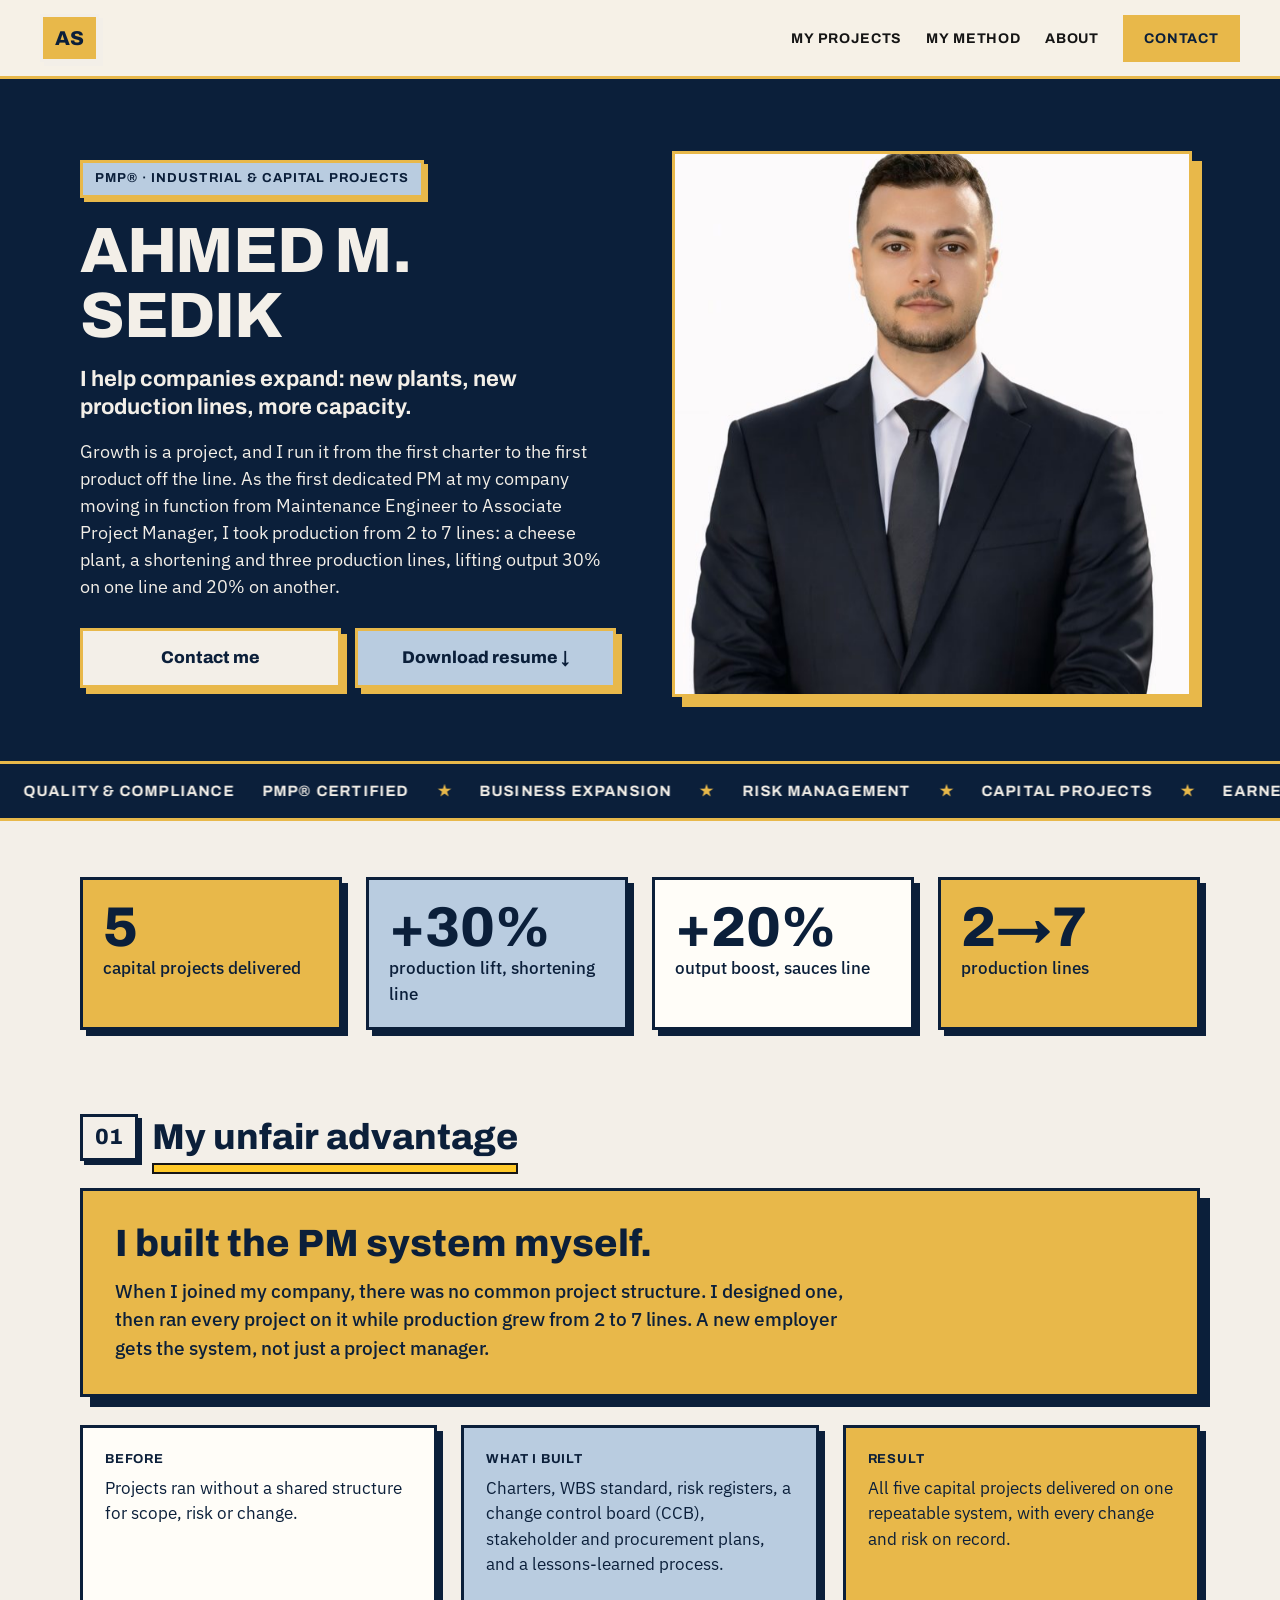
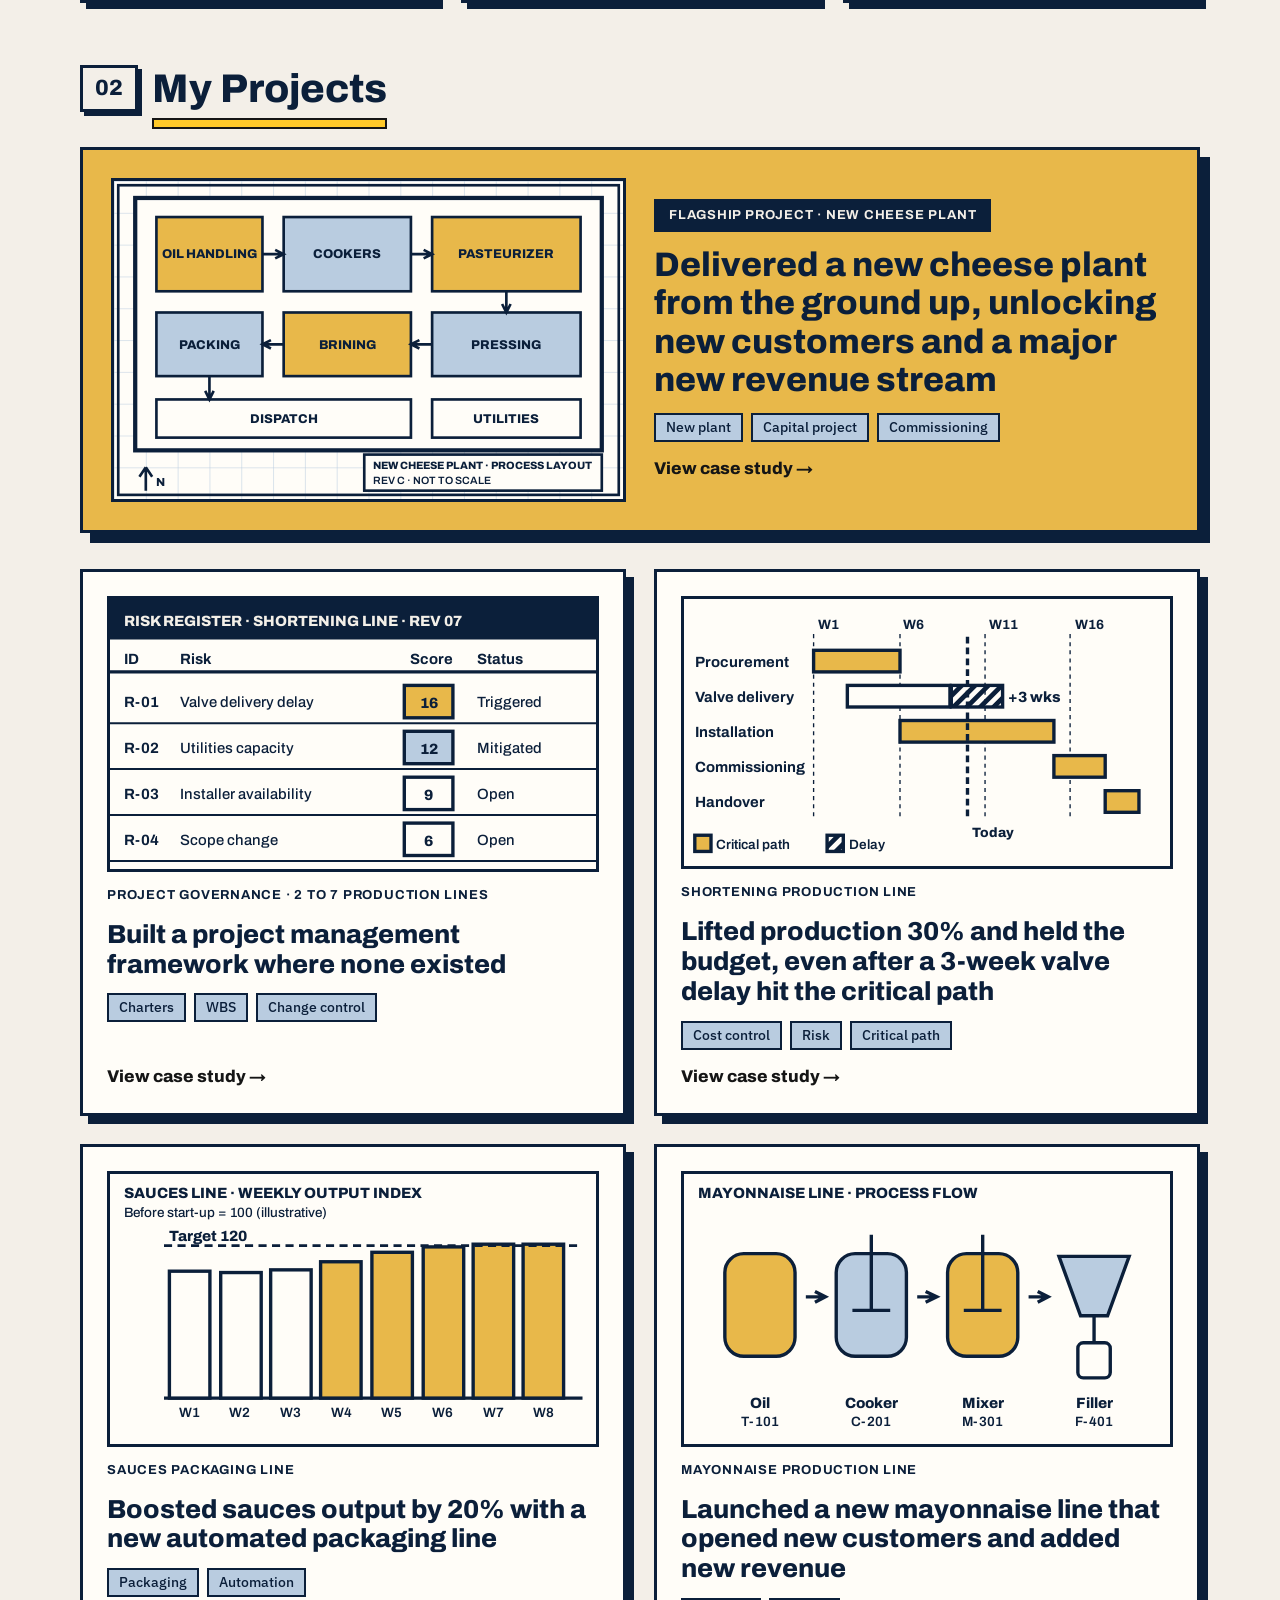
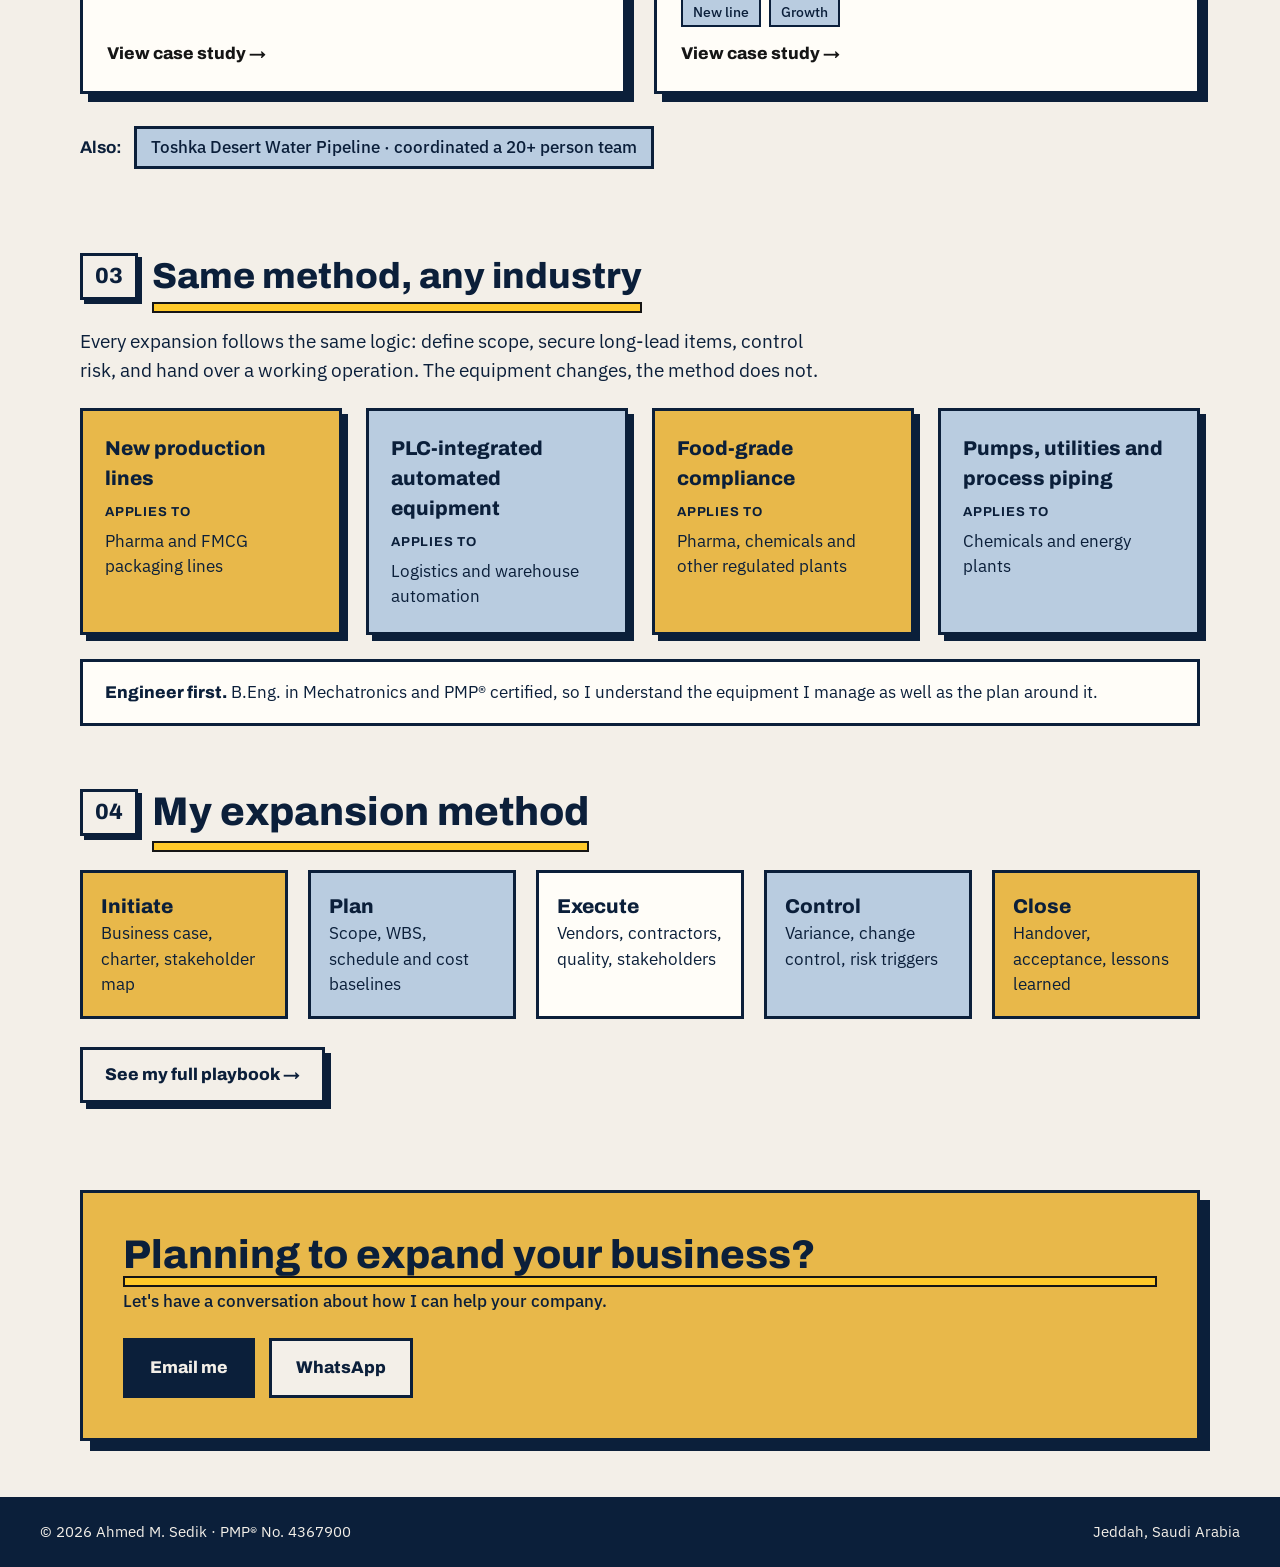
==== commit 8ea2c951: "Add files via upload" ====
--- a/index.html
+++ b/index.html
@@ -8,8 +8,8 @@
 <meta property="og:title" content="Ahmed M. Sedik, PMP | Homepage">
 <meta property="og:description" content="Ahmed M. Sedik, PMP®. Project manager who delivers plant and production-line expansions and builds the project governance behind them.">
 <meta property="og:type" content="website">
-<meta name="theme-color" content="#FFC929">
-<link rel="icon" href="data:image/svg+xml,%3Csvg xmlns='http://www.w3.org/2000/svg' viewBox='0 0 64 64'%3E%3Crect width='64' height='64' fill='%23FFC929' stroke='%23151515' stroke-width='6'/%3E%3Ctext x='32' y='43' text-anchor='middle' font-family='Arial Black,Arial' font-weight='900' font-size='28' fill='%23151515'%3EAS%3C/text%3E%3C/svg%3E">
+<meta name="theme-color" content="#0B1F3A">
+<link rel="icon" href="data:image/svg+xml,%3Csvg xmlns='http://www.w3.org/2000/svg' viewBox='0 0 64 64'%3E%3Crect width='64' height='64' fill='%23E8B84A' stroke='%230B1F3A' stroke-width='6'/%3E%3Ctext x='32' y='43' text-anchor='middle' font-family='Arial Black,Arial' font-weight='900' font-size='28' fill='%230B1F3A'%3EAS%3C/text%3E%3C/svg%3E">
 <link rel="preconnect" href="https://fonts.googleapis.com">
 <link rel="preconnect" href="https://fonts.gstatic.com" crossorigin>
 <link href="https://fonts.googleapis.com/css2?family=Archivo:wght@500;700;800&family=IBM+Plex+Sans:wght@400;500&display=swap" rel="stylesheet">
@@ -17,109 +17,110 @@
 <link rel="stylesheet" href="assets/animations.css">
 </head>
 <body>
-<div style="width:100%;box-sizing:border-box;background:#F6F1E7;color:#151515;font-family:'IBM Plex Sans',sans-serif;font-size:17px;line-height:1.5">
+<div style="width:100%;box-sizing:border-box;background:#F3EFE8;;font-family:'IBM Plex Sans',sans-serif;font-size:17px;line-height:1.5;color:#0B1F3A">
 
-<div style="display:flex;flex-wrap:wrap;gap:16px;align-items:center;justify-content:space-between;padding:14px clamp(16px,4vw,clamp(16px,4vw,40px));background:#F6F1E7;border-bottom:3px solid #151515">
-<a href="index.html" aria-label="Home" style="font-family:'Archivo',sans-serif;font-weight:800;font-size:20px;border:3px solid #151515;background:#FFC929;padding:6px 12px;box-shadow:4px 4px 0 #151515">AS</a>
-<div style="display: flex; flex-wrap: wrap; gap: 24px; font-family: 'Archivo',sans-serif; font-weight: 700; font-size: 14px; letter-spacing: .06em; text-transform: uppercase; align-items: center"><a href="index.html#work">My Projects</a><a href="playbook.html">My Method</a><a href="about.html">About</a><a href="index.html#contact" style="border: 3px solid rgb(21, 21, 21); background: rgb(21, 21, 21); color: rgb(246, 241, 231); padding: 10px 18px; min-height: 20px">Contact</a></div>
+<div style="display:flex;flex-wrap:wrap;gap:16px;align-items:center;justify-content:space-between;padding:14px clamp(16px,4vw,clamp(16px,4vw,40px));background:#0B1F3A;color:#F3EFE8;border-bottom:3px solid #E8B84A">
+<a href="index.html" aria-label="Home" style="font-family:'Archivo',sans-serif;font-weight:800;font-size:20px;border:3px solid #F3EFE8;background:#E8B84A;padding:6px 12px;box-shadow:4px 4px 0 #F3EFE8;color:#0B1F3A">AS</a>
+<div style="display: flex; flex-wrap: wrap; gap: 24px; font-family: 'Archivo',sans-serif; font-weight: 700; font-size: 14px; letter-spacing: .06em; text-transform: uppercase; align-items: center"><a href="index.html#work">My Projects</a><a href="playbook.html">My Method</a><a href="about.html">About</a><a href="index.html#contact" style=" padding: 10px 18px; min-height: 20px;border:3px solid #E8B84A;background:#E8B84A;color:#0B1F3A">Contact</a></div>
 </div>
 
-<div style="display:grid;grid-template-columns:repeat(auto-fit,minmax(min(100%,340px),1fr));gap:clamp(28px,5vw,48px);align-items:center;padding:clamp(32px,7vw,72px) clamp(16px,4vw,clamp(16px,4vw,40px)) clamp(clamp(16px,4vw,40px),6vw,64px);max-width:1200px;margin:0 auto">
+<div style="background:#0B1F3A;color:#F3EFE8"><div style="display:grid;grid-template-columns:repeat(auto-fit,minmax(min(100%,340px),1fr));gap:clamp(28px,5vw,48px);align-items:center;padding:clamp(32px,7vw,72px) clamp(16px,4vw,clamp(16px,4vw,40px)) clamp(clamp(16px,4vw,40px),6vw,64px);max-width:1200px;margin:0 auto">
 <div>
-<div style="display:inline-block;font-family:'Archivo',sans-serif;font-weight:700;font-size:13px;letter-spacing:.08em;text-transform:uppercase;border:3px solid #151515;background:#BFD3E6;padding:6px 12px;box-shadow:4px 4px 0 #151515">PMP® · Industrial &amp; Capital Projects</div>
+<div style="display:inline-block;font-family:'Archivo',sans-serif;font-weight:700;font-size:13px;letter-spacing:.08em;text-transform:uppercase;border:3px solid #E8B84A;background:#B9CCE0;padding:6px 12px;box-shadow:4px 4px 0 #E8B84A;color:#0B1F3A">PMP® · Industrial &amp; Capital Projects</div>
 <h1 style="font-family: 'Archivo',sans-serif; font-weight: 800; font-size: clamp(36px, 10vw, 64px); line-height: 1.02; margin: 20px 0 16px; overflow-wrap: anywhere; letter-spacing: -.02em">AHMED M. SEDIK</h1>
 <div style="font-family:'Archivo',sans-serif;font-weight:700;font-size:clamp(19px,4.6vw,22px);line-height:1.3;max-width:520px">I help companies expand: new plants, new production lines, more capacity.</div>
 <p style="max-width:540px;margin:16px 0 28px;font-size:18px">Growth is a project, and I run it from the first charter to the first product off the line. As the first dedicated PM at my company moving in function from Maintenance Engineer to Associate Project Manager, I took production from 2 to 7 lines: a cheese plant, a shortening and three production lines, lifting output 30% on one line and 20% on another.</p>
 <div style="display:flex;flex-wrap:wrap;gap:14px">
-<a href="#contact" style="font-family:'Archivo',sans-serif;font-weight:800;border:3px solid #151515;background:#F6F1E7;padding:14px 24px;box-shadow:6px 6px 0 #151515;min-height:48px;display:inline-flex;align-items:center;justify-content:center;flex:1 1 180px;text-align:center">Contact me</a>
-<a href="assets/Ahmed_Sedik_Resume.pdf" download style="font-family:'Archivo',sans-serif;font-weight:800;border:3px solid #151515;background:#BFD3E6;padding:14px 24px;box-shadow:6px 6px 0 #151515;min-height:48px;display:inline-flex;align-items:center;justify-content:center;flex:1 1 180px;text-align:center">Download resume ↓</a>
+<a href="#contact" style="font-family:'Archivo',sans-serif;font-weight:800;border:3px solid #E8B84A;background:#F3EFE8;padding:14px 24px;box-shadow:6px 6px 0 #E8B84A;min-height:48px;display:inline-flex;align-items:center;justify-content:center;flex:1 1 180px;text-align:center;color:#0B1F3A">Contact me</a>
+<a href="assets/Ahmed_Sedik_Resume.pdf" download style="font-family:'Archivo',sans-serif;font-weight:800;border:3px solid #E8B84A;background:#B9CCE0;padding:14px 24px;box-shadow:6px 6px 0 #E8B84A;min-height:48px;display:inline-flex;align-items:center;justify-content:center;flex:1 1 180px;text-align:center;color:#0B1F3A">Download resume ↓</a>
 </div>
 </div>
-<div style="border:3px solid #151515;background:#BFD3E6;box-shadow:10px 10px 0 #151515;overflow:hidden;align-self:center;justify-self:center;width:100%;max-width:520px"><img alt="Ahmed M. Sedik, PMP" src="assets/photo.jpg" style="width:100%;height:auto;display:block"></div></div>
+<div style="border:3px solid #E8B84A;background:#B9CCE0;box-shadow:10px 10px 0 #E8B84A;overflow:hidden;align-self:center;justify-self:center;width:100%;max-width:520px;color:#0B1F3A"><img alt="Ahmed M. Sedik, PMP" src="assets/photo.jpg" style="width:100%;height:auto;display:block"></div></div>
 
-<div style="background:#151515;color:#F6F1E7;border-top:3px solid #151515;border-bottom:3px solid #151515;padding:16px clamp(16px,4vw,clamp(16px,4vw,40px));display:flex;flex-wrap:wrap;gap:12px 28px;justify-content:center;font-family:'Archivo',sans-serif;font-weight:700;font-size:15px;letter-spacing:.08em;text-transform:uppercase"><span>PMP® Certified</span><span style="color:#FFC929">★</span><span>Business Expansion</span><span style="color:#FFC929">★</span><span>Risk Management</span><span style="color:#FFC929">★</span><span>Capital Projects</span><span style="color:#FFC929">★</span><span>Earned Value Management</span><span style="color:#FFC929">★</span><span>Stakeholder Engagement</span><span style="color:#FFC929">★</span><span>Integrated Change Control</span><span style="color:#FFC929">★</span><span>Quality &amp; Compliance</span></div>
+</div>
+<div style="background:#0B1F3A;;border-top:3px solid #E8B84A;border-bottom:3px solid #E8B84A;padding:16px clamp(16px,4vw,clamp(16px,4vw,40px));display:flex;flex-wrap:wrap;gap:12px 28px;justify-content:center;font-family:'Archivo',sans-serif;font-weight:700;font-size:15px;letter-spacing:.08em;text-transform:uppercase;color:#F3EFE8"><span>PMP® Certified</span><span style="color:#E8B84A">★</span><span>Business Expansion</span><span style="color:#E8B84A">★</span><span>Risk Management</span><span style="color:#E8B84A">★</span><span>Capital Projects</span><span style="color:#E8B84A">★</span><span>Earned Value Management</span><span style="color:#E8B84A">★</span><span>Stakeholder Engagement</span><span style="color:#E8B84A">★</span><span>Integrated Change Control</span><span style="color:#E8B84A">★</span><span>Quality &amp; Compliance</span></div>
 
-<div style="display:grid;grid-template-columns:repeat(auto-fit,minmax(min(100%,220px),1fr));gap:24px;padding:56px clamp(16px,4vw,clamp(16px,4vw,40px)) 24px;max-width:1200px;margin:0 auto"><div style="border:3px solid #151515;background:#FFC929;box-shadow:6px 6px 0 #151515;padding:20px"><div style="font-family:'Archivo',sans-serif;font-weight:800;font-size:56px;line-height:1">5</div><div style="font-weight:500">capital projects delivered</div></div><div style="border:3px solid #151515;background:#BFD3E6;box-shadow:6px 6px 0 #151515;padding:20px"><div style="font-family:'Archivo',sans-serif;font-weight:800;font-size:56px;line-height:1">+30%</div><div style="font-weight:500">production lift, shortening line</div></div><div style="border:3px solid #151515;background:#F6F1E7;box-shadow:6px 6px 0 #151515;padding:20px"><div style="font-family:'Archivo',sans-serif;font-weight:800;font-size:56px;line-height:1">+20%</div><div style="font-weight:500">output boost, sauces line</div></div><div style="border:3px solid #151515;background:#FFC929;box-shadow:6px 6px 0 #151515;padding:20px"><div style="font-family:'Archivo',sans-serif;font-weight:800;font-size:56px;line-height:1">2→7</div><div style="font-weight:500">production lines</div></div></div>
+<div style="display:grid;grid-template-columns:repeat(auto-fit,minmax(min(100%,220px),1fr));gap:24px;padding:56px clamp(16px,4vw,clamp(16px,4vw,40px)) 24px;max-width:1200px;margin:0 auto"><div style="border:3px solid #0B1F3A;background:#E8B84A;box-shadow:6px 6px 0 #0B1F3A;padding:20px;color:#0B1F3A"><div style="font-family:'Archivo',sans-serif;font-weight:800;font-size:56px;line-height:1">5</div><div style="font-weight:500">capital projects delivered</div></div><div style="border:3px solid #0B1F3A;background:#B9CCE0;box-shadow:6px 6px 0 #0B1F3A;padding:20px;color:#0B1F3A"><div style="font-family:'Archivo',sans-serif;font-weight:800;font-size:56px;line-height:1">+30%</div><div style="font-weight:500">production lift, shortening line</div></div><div style="border:3px solid #0B1F3A;background:#FFFDF8;box-shadow:6px 6px 0 #0B1F3A;padding:20px;color:#0B1F3A"><div style="font-family:'Archivo',sans-serif;font-weight:800;font-size:56px;line-height:1">+20%</div><div style="font-weight:500">output boost, sauces line</div></div><div style="border:3px solid #0B1F3A;background:#E8B84A;box-shadow:6px 6px 0 #0B1F3A;padding:20px;color:#0B1F3A"><div style="font-family:'Archivo',sans-serif;font-weight:800;font-size:56px;line-height:1">2→7</div><div style="font-weight:500">production lines</div></div></div>
 
-<div style="max-width:1200px;margin:0 auto;padding:56px clamp(16px,4vw,40px) 0"><div style="display:flex;align-items:center;gap:14px;margin-bottom:24px"><div style="font-family:'Archivo',sans-serif;font-weight:800;font-size:22px;border:3px solid #151515;background:#F6F1E7;padding:4px 12px;box-shadow:4px 4px 0 #151515">01</div><h2 style="font-family:'Archivo',sans-serif;font-weight:800;font-size:36px;margin:0">My unfair advantage</h2></div><div style="border:3px solid #151515;background:#FFC929;box-shadow:10px 10px 0 #151515;padding:32px;margin-bottom:28px"><h3 style="font-family:'Archivo',sans-serif;font-weight:800;font-size:38px;line-height:1.1;margin:0 0 12px">I built the PM system myself.</h3><div style="max-width:760px;font-size:19px;font-weight:500">When I joined my company, there was no common project structure. I designed one, then ran every project on it while production grew from 2 to 7 lines. A new employer gets the system, not just a project manager.</div></div><div style="display:grid;grid-template-columns:repeat(auto-fit,minmax(min(100%,260px),1fr));gap:24px"><div style="border:3px solid #151515;background:#FFFDF8;box-shadow:6px 6px 0 #151515;padding:22px"><div style="font-family:'Archivo',sans-serif;font-weight:700;font-size:13px;letter-spacing:.06em;text-transform:uppercase;margin-bottom:6px">Before</div><div>Projects ran without a shared structure for scope, risk or change.</div></div><div style="border:3px solid #151515;background:#BFD3E6;box-shadow:6px 6px 0 #151515;padding:22px"><div style="font-family:'Archivo',sans-serif;font-weight:700;font-size:13px;letter-spacing:.06em;text-transform:uppercase;margin-bottom:6px">What I built</div><div>Charters, WBS standard, risk registers, a change control board (CCB), stakeholder and procurement plans, and a lessons-learned process.</div></div><div style="border:3px solid #151515;background:#FFC929;box-shadow:6px 6px 0 #151515;padding:22px"><div style="font-family:'Archivo',sans-serif;font-weight:700;font-size:13px;letter-spacing:.06em;text-transform:uppercase;margin-bottom:6px">Result</div><div>All five capital projects delivered on one repeatable system, with every change and risk on record.</div></div></div></div>
+<div style="max-width:1200px;margin:0 auto;padding:56px clamp(16px,4vw,40px) 0"><div style="display:flex;align-items:center;gap:14px;margin-bottom:24px"><div style="font-family:'Archivo',sans-serif;font-weight:800;font-size:22px;border:3px solid #0B1F3A;background:#F3EFE8;padding:4px 12px;box-shadow:4px 4px 0 #0B1F3A;color:#0B1F3A">01</div><h2 style="font-family:'Archivo',sans-serif;font-weight:800;font-size:36px;margin:0">My unfair advantage</h2></div><div style="border:3px solid #0B1F3A;background:#E8B84A;box-shadow:10px 10px 0 #0B1F3A;padding:32px;margin-bottom:28px;color:#0B1F3A"><h3 style="font-family:'Archivo',sans-serif;font-weight:800;font-size:38px;line-height:1.1;margin:0 0 12px">I built the PM system myself.</h3><div style="max-width:760px;font-size:19px;font-weight:500">When I joined my company, there was no common project structure. I designed one, then ran every project on it while production grew from 2 to 7 lines. A new employer gets the system, not just a project manager.</div></div><div style="display:grid;grid-template-columns:repeat(auto-fit,minmax(min(100%,260px),1fr));gap:24px"><div style="border:3px solid #0B1F3A;background:#FFFDF8;box-shadow:6px 6px 0 #0B1F3A;padding:22px;color:#0B1F3A"><div style="font-family:'Archivo',sans-serif;font-weight:700;font-size:13px;letter-spacing:.06em;text-transform:uppercase;margin-bottom:6px">Before</div><div>Projects ran without a shared structure for scope, risk or change.</div></div><div style="border:3px solid #0B1F3A;background:#B9CCE0;box-shadow:6px 6px 0 #0B1F3A;padding:22px;color:#0B1F3A"><div style="font-family:'Archivo',sans-serif;font-weight:700;font-size:13px;letter-spacing:.06em;text-transform:uppercase;margin-bottom:6px">What I built</div><div>Charters, WBS standard, risk registers, a change control board (CCB), stakeholder and procurement plans, and a lessons-learned process.</div></div><div style="border:3px solid #0B1F3A;background:#E8B84A;box-shadow:6px 6px 0 #0B1F3A;padding:22px;color:#0B1F3A"><div style="font-family:'Archivo',sans-serif;font-weight:700;font-size:13px;letter-spacing:.06em;text-transform:uppercase;margin-bottom:6px">Result</div><div>All five capital projects delivered on one repeatable system, with every change and risk on record.</div></div></div></div>
 <div id="work" style="padding:56px clamp(16px,4vw,40px) 24px;max-width:1200px;margin:0 auto">
 <div style="display:flex;align-items:center;gap:14px;margin-bottom:28px">
-<div style="font-family:'Archivo',sans-serif;font-weight:800;font-size:22px;border:3px solid #151515;background:#F6F1E7;padding:4px 12px;box-shadow:4px 4px 0 #151515">02</div>
+<div style="font-family:'Archivo',sans-serif;font-weight:800;font-size:22px;border:3px solid #0B1F3A;background:#F3EFE8;padding:4px 12px;box-shadow:4px 4px 0 #0B1F3A;color:#0B1F3A">02</div>
 <h2 style="font-family:'Archivo',sans-serif;font-weight:800;font-size:40px;margin:0">My Projects</h2>
 </div>
-<div style="border:3px solid #151515;background:#FFC929;box-shadow:10px 10px 0 #151515;padding:28px;display:grid;grid-template-columns:repeat(auto-fit,minmax(min(100%,300px),1fr));gap:28px;align-items:center;margin-bottom:36px">
-<div style="border:3px solid #151515;background:#F6F1E7;overflow:hidden"><svg viewBox="0 0 480 300" xmlns="http://www.w3.org/2000/svg" style="width:100%;height:auto;display:block" role="img" aria-label="Process layout drawing of the new cheese plant"><defs><pattern id="gr" width="30" height="30" patternUnits="userSpaceOnUse"><path d="M30 0H0V30" fill="none" stroke="#BFD3E6" stroke-width="1"></path></pattern></defs><rect width="480" height="300" fill="#FFFDF8"></rect><rect width="480" height="300" fill="url(#gr)"></rect><rect x="4" y="4" width="472" height="292" fill="none" stroke="#151515" stroke-width="2.5"></rect><rect x="20" y="16" width="440" height="238" fill="#FFFDF8" stroke="#151515" stroke-width="4"></rect><rect x="40" y="34" width="100" height="70" fill="#FFC929" stroke="#151515" stroke-width="2.5"></rect><text x="90.0" y="73.0" text-anchor="middle" font-family="Archivo,sans-serif" font-weight="800" font-size="12" fill="#151515">OIL HANDLING</text><rect x="160" y="34" width="120" height="70" fill="#BFD3E6" stroke="#151515" stroke-width="2.5"></rect><text x="220.0" y="73.0" text-anchor="middle" font-family="Archivo,sans-serif" font-weight="800" font-size="12" fill="#151515">COOKERS</text><rect x="300" y="34" width="140" height="70" fill="#FFC929" stroke="#151515" stroke-width="2.5"></rect><text x="370.0" y="73.0" text-anchor="middle" font-family="Archivo,sans-serif" font-weight="800" font-size="12" fill="#151515">PASTEURIZER</text><rect x="300" y="124" width="140" height="60" fill="#BFD3E6" stroke="#151515" stroke-width="2.5"></rect><text x="370.0" y="158.0" text-anchor="middle" font-family="Archivo,sans-serif" font-weight="800" font-size="12" fill="#151515">PRESSING</text><rect x="160" y="124" width="120" height="60" fill="#FFC929" stroke="#151515" stroke-width="2.5"></rect><text x="220.0" y="158.0" text-anchor="middle" font-family="Archivo,sans-serif" font-weight="800" font-size="12" fill="#151515">BRINING</text><rect x="40" y="124" width="100" height="60" fill="#BFD3E6" stroke="#151515" stroke-width="2.5"></rect><text x="90.0" y="158.0" text-anchor="middle" font-family="Archivo,sans-serif" font-weight="800" font-size="12" fill="#151515">PACKING</text><rect x="40" y="206" width="240" height="36" fill="#F6F1E7" stroke="#151515" stroke-width="2.5"></rect><text x="160.0" y="228.0" text-anchor="middle" font-family="Archivo,sans-serif" font-weight="800" font-size="12" fill="#151515">DISPATCH</text><rect x="300" y="206" width="140" height="36" fill="#F6F1E7" stroke="#151515" stroke-width="2.5"></rect><text x="370.0" y="228.0" text-anchor="middle" font-family="Archivo,sans-serif" font-weight="800" font-size="12" fill="#151515">UTILITIES</text><path d="M140 69L160 69M152 65L160 69L152 73" fill="none" stroke="#151515" stroke-width="2.5"></path><path d="M280 69L300 69M292 65L300 69L292 73" fill="none" stroke="#151515" stroke-width="2.5"></path><path d="M370 104L370 124M374 116L370 124L366 116" fill="none" stroke="#151515" stroke-width="2.5"></path><path d="M300 154L280 154M288 158L280 154L288 150" fill="none" stroke="#151515" stroke-width="2.5"></path><path d="M160 154L140 154M148 158L140 154L148 150" fill="none" stroke="#151515" stroke-width="2.5"></path><path d="M90 184L90 206M94 198L90 206L86 198" fill="none" stroke="#151515" stroke-width="2.5"></path><rect x="236" y="258" width="224" height="34" fill="#FFFDF8" stroke="#151515" stroke-width="2.5"></rect><text x="244" y="272" text-anchor="start" font-family="Archivo,sans-serif" font-weight="800" font-size="10" fill="#151515">NEW CHEESE PLANT · PROCESS LAYOUT</text><text x="244" y="286" text-anchor="start" font-family="Archivo,sans-serif" font-weight="600" font-size="10" fill="#151515">REV C · NOT TO SCALE</text><path d="M30 292v-22M30 270l-6 9M30 270l6 9" fill="none" stroke="#151515" stroke-width="2.5"></path><text x="40" y="288" text-anchor="start" font-family="Archivo,sans-serif" font-weight="800" font-size="11" fill="#151515">N</text></svg></div>
+<div style="border:3px solid #0B1F3A;background:#E8B84A;box-shadow:10px 10px 0 #0B1F3A;padding:28px;display:grid;grid-template-columns:repeat(auto-fit,minmax(min(100%,300px),1fr));gap:28px;align-items:center;margin-bottom:36px;color:#0B1F3A">
+<div style="border:3px solid #0B1F3A;background:#FFFDF8;overflow:hidden;color:#0B1F3A"><svg viewBox="0 0 480 300" xmlns="http://www.w3.org/2000/svg" style="width:100%;height:auto;display:block" role="img" aria-label="Process layout drawing of the new cheese plant"><defs><pattern id="gr" width="30" height="30" patternUnits="userSpaceOnUse"><path d="M30 0H0V30" fill="none" stroke="#B9CCE0" stroke-width="1"></path></pattern></defs><rect width="480" height="300" fill="#FFFDF8"></rect><rect width="480" height="300" fill="url(#gr)"></rect><rect x="4" y="4" width="472" height="292" fill="none" stroke="#0B1F3A" stroke-width="2.5"></rect><rect x="20" y="16" width="440" height="238" fill="#FFFDF8" stroke="#0B1F3A" stroke-width="4"></rect><rect x="40" y="34" width="100" height="70" fill="#E8B84A" stroke="#0B1F3A" stroke-width="2.5"></rect><text x="90.0" y="73.0" text-anchor="middle" font-family="Archivo,sans-serif" font-weight="800" font-size="12" fill="#0B1F3A">OIL HANDLING</text><rect x="160" y="34" width="120" height="70" fill="#B9CCE0" stroke="#0B1F3A" stroke-width="2.5"></rect><text x="220.0" y="73.0" text-anchor="middle" font-family="Archivo,sans-serif" font-weight="800" font-size="12" fill="#0B1F3A">COOKERS</text><rect x="300" y="34" width="140" height="70" fill="#E8B84A" stroke="#0B1F3A" stroke-width="2.5"></rect><text x="370.0" y="73.0" text-anchor="middle" font-family="Archivo,sans-serif" font-weight="800" font-size="12" fill="#0B1F3A">PASTEURIZER</text><rect x="300" y="124" width="140" height="60" fill="#B9CCE0" stroke="#0B1F3A" stroke-width="2.5"></rect><text x="370.0" y="158.0" text-anchor="middle" font-family="Archivo,sans-serif" font-weight="800" font-size="12" fill="#0B1F3A">PRESSING</text><rect x="160" y="124" width="120" height="60" fill="#E8B84A" stroke="#0B1F3A" stroke-width="2.5"></rect><text x="220.0" y="158.0" text-anchor="middle" font-family="Archivo,sans-serif" font-weight="800" font-size="12" fill="#0B1F3A">BRINING</text><rect x="40" y="124" width="100" height="60" fill="#B9CCE0" stroke="#0B1F3A" stroke-width="2.5"></rect><text x="90.0" y="158.0" text-anchor="middle" font-family="Archivo,sans-serif" font-weight="800" font-size="12" fill="#0B1F3A">PACKING</text><rect x="40" y="206" width="240" height="36" fill="#FFFDF8" stroke="#0B1F3A" stroke-width="2.5"></rect><text x="160.0" y="228.0" text-anchor="middle" font-family="Archivo,sans-serif" font-weight="800" font-size="12" fill="#0B1F3A">DISPATCH</text><rect x="300" y="206" width="140" height="36" fill="#FFFDF8" stroke="#0B1F3A" stroke-width="2.5"></rect><text x="370.0" y="228.0" text-anchor="middle" font-family="Archivo,sans-serif" font-weight="800" font-size="12" fill="#0B1F3A">UTILITIES</text><path d="M140 69L160 69M152 65L160 69L152 73" fill="none" stroke="#0B1F3A" stroke-width="2.5"></path><path d="M280 69L300 69M292 65L300 69L292 73" fill="none" stroke="#0B1F3A" stroke-width="2.5"></path><path d="M370 104L370 124M374 116L370 124L366 116" fill="none" stroke="#0B1F3A" stroke-width="2.5"></path><path d="M300 154L280 154M288 158L280 154L288 150" fill="none" stroke="#0B1F3A" stroke-width="2.5"></path><path d="M160 154L140 154M148 158L140 154L148 150" fill="none" stroke="#0B1F3A" stroke-width="2.5"></path><path d="M90 184L90 206M94 198L90 206L86 198" fill="none" stroke="#0B1F3A" stroke-width="2.5"></path><rect x="236" y="258" width="224" height="34" fill="#FFFDF8" stroke="#0B1F3A" stroke-width="2.5"></rect><text x="244" y="272" text-anchor="start" font-family="Archivo,sans-serif" font-weight="800" font-size="10" fill="#0B1F3A">NEW CHEESE PLANT · PROCESS LAYOUT</text><text x="244" y="286" text-anchor="start" font-family="Archivo,sans-serif" font-weight="600" font-size="10" fill="#0B1F3A">REV C · NOT TO SCALE</text><path d="M30 292v-22M30 270l-6 9M30 270l6 9" fill="none" stroke="#0B1F3A" stroke-width="2.5"></path><text x="40" y="288" text-anchor="start" font-family="Archivo,sans-serif" font-weight="800" font-size="11" fill="#0B1F3A">N</text></svg></div>
 <div style="display:flex;flex-direction:column;gap:14px">
-<div style="display:inline-block;align-self:flex-start;font-family:'Archivo',sans-serif;font-weight:700;font-size:13px;letter-spacing:.06em;text-transform:uppercase;border:3px solid #151515;background:#151515;color:#F6F1E7;padding:4px 12px">Flagship project · New cheese plant</div>
+<div style="display:inline-block;align-self:flex-start;font-family:'Archivo',sans-serif;font-weight:700;font-size:13px;letter-spacing:.06em;text-transform:uppercase;border:3px solid #0B1F3A;background:#0B1F3A;;padding:4px 12px;color:#F3EFE8">Flagship project · New cheese plant</div>
 <h3 style="font-family:'Archivo',sans-serif;font-weight:800;font-size:34px;line-height:1.12;margin:0">Delivered a new cheese plant from the ground up, unlocking new customers and a major new revenue stream</h3>
-<div style="display:flex;flex-wrap:wrap;gap:8px"><span style="border:2px solid #151515;padding:2px 10px;font-weight:500;font-size:14px;background:#F6F1E7">New plant</span><span style="border:2px solid #151515;padding:2px 10px;font-weight:500;font-size:14px;background:#F6F1E7">Capital project</span><span style="border:2px solid #151515;padding:2px 10px;font-weight:500;font-size:14px;background:#F6F1E7">Commissioning</span></div>
+<div style="display:flex;flex-wrap:wrap;gap:8px"><span style="border:2px solid #0B1F3A;padding:2px 10px;font-weight:500;font-size:14px;background:#B9CCE0;color:#0B1F3A">New plant</span><span style="border:2px solid #0B1F3A;padding:2px 10px;font-weight:500;font-size:14px;background:#B9CCE0;color:#0B1F3A">Capital project</span><span style="border:2px solid #0B1F3A;padding:2px 10px;font-weight:500;font-size:14px;background:#B9CCE0;color:#0B1F3A">Commissioning</span></div>
 <a href="cheese.html" style="font-family:'Archivo',sans-serif;font-weight:800">View case study →</a>
 </div></div>
 <div style="display:grid;grid-template-columns:repeat(auto-fit,minmax(min(100%,380px),1fr));gap:28px">
-<div style="border:3px solid #151515;background:#FFFDF8;box-shadow:8px 8px 0 #151515;padding:24px;display:flex;flex-direction:column;gap:14px">
-<div style="border:3px solid #151515;background:#F6F1E7;overflow:hidden"><svg viewBox="0 0 360 200" xmlns="http://www.w3.org/2000/svg" style="width:100%;height:auto;display:block" role="img" aria-label="Risk register extract"><rect width="360" height="200" fill="#FFFDF8"></rect><rect width="360" height="30" fill="#151515"></rect><text x="10" y="20" text-anchor="start" font-family="Archivo,sans-serif" font-weight="800" font-size="11" fill="#F6F1E7">RISK REGISTER · SHORTENING LINE · REV 07</text><path d="M0 54H360" stroke="#151515" stroke-width="2.5"></path><text x="10" y="48" text-anchor="start" font-family="Archivo,sans-serif" font-weight="700" font-size="11" fill="#151515">ID</text><text x="52" y="48" text-anchor="start" font-family="Archivo,sans-serif" font-weight="700" font-size="11" fill="#151515">Risk</text><text x="222" y="48" text-anchor="start" font-family="Archivo,sans-serif" font-weight="700" font-size="11" fill="#151515">Score</text><text x="272" y="48" text-anchor="start" font-family="Archivo,sans-serif" font-weight="700" font-size="11" fill="#151515">Status</text><path d="M0 92H360" stroke="#151515" stroke-width="1.5"></path><text x="10" y="80" text-anchor="start" font-family="Archivo,sans-serif" font-weight="700" font-size="11" fill="#151515">R-01</text><text x="52" y="80" text-anchor="start" font-family="Archivo,sans-serif" font-weight="500" font-size="11" fill="#151515">Valve delivery delay</text><rect x="218" y="64" width="36" height="24" fill="#FFC929" stroke="#151515" stroke-width="2.5"></rect><text x="236" y="81" text-anchor="middle" font-family="Archivo,sans-serif" font-weight="800" font-size="11" fill="#151515">16</text><text x="272" y="80" text-anchor="start" font-family="Archivo,sans-serif" font-weight="500" font-size="11" fill="#151515">Triggered</text><path d="M0 126H360" stroke="#151515" stroke-width="1.5"></path><text x="10" y="114" text-anchor="start" font-family="Archivo,sans-serif" font-weight="700" font-size="11" fill="#151515">R-02</text><text x="52" y="114" text-anchor="start" font-family="Archivo,sans-serif" font-weight="500" font-size="11" fill="#151515">Utilities capacity</text><rect x="218" y="98" width="36" height="24" fill="#BFD3E6" stroke="#151515" stroke-width="2.5"></rect><text x="236" y="115" text-anchor="middle" font-family="Archivo,sans-serif" font-weight="800" font-size="11" fill="#151515">12</text><text x="272" y="114" text-anchor="start" font-family="Archivo,sans-serif" font-weight="500" font-size="11" fill="#151515">Mitigated</text><path d="M0 160H360" stroke="#151515" stroke-width="1.5"></path><text x="10" y="148" text-anchor="start" font-family="Archivo,sans-serif" font-weight="700" font-size="11" fill="#151515">R-03</text><text x="52" y="148" text-anchor="start" font-family="Archivo,sans-serif" font-weight="500" font-size="11" fill="#151515">Installer availability</text><rect x="218" y="132" width="36" height="24" fill="#F6F1E7" stroke="#151515" stroke-width="2.5"></rect><text x="236" y="149" text-anchor="middle" font-family="Archivo,sans-serif" font-weight="800" font-size="11" fill="#151515">9</text><text x="272" y="148" text-anchor="start" font-family="Archivo,sans-serif" font-weight="500" font-size="11" fill="#151515">Open</text><path d="M0 194H360" stroke="#151515" stroke-width="1.5"></path><text x="10" y="182" text-anchor="start" font-family="Archivo,sans-serif" font-weight="700" font-size="11" fill="#151515">R-04</text><text x="52" y="182" text-anchor="start" font-family="Archivo,sans-serif" font-weight="500" font-size="11" fill="#151515">Scope change</text><rect x="218" y="166" width="36" height="24" fill="#F6F1E7" stroke="#151515" stroke-width="2.5"></rect><text x="236" y="183" text-anchor="middle" font-family="Archivo,sans-serif" font-weight="800" font-size="11" fill="#151515">6</text><text x="272" y="182" text-anchor="start" font-family="Archivo,sans-serif" font-weight="500" font-size="11" fill="#151515">Open</text></svg></div>
+<div style="border:3px solid #0B1F3A;background:#FFFDF8;box-shadow:8px 8px 0 #0B1F3A;padding:24px;display:flex;flex-direction:column;gap:14px;color:#0B1F3A">
+<div style="border:3px solid #0B1F3A;background:#FFFDF8;overflow:hidden;color:#0B1F3A"><svg viewBox="0 0 360 200" xmlns="http://www.w3.org/2000/svg" style="width:100%;height:auto;display:block" role="img" aria-label="Risk register extract"><rect width="360" height="200" fill="#FFFDF8"></rect><rect width="360" height="30" fill="#0B1F3A"></rect><text x="10" y="20" text-anchor="start" font-family="Archivo,sans-serif" font-weight="800" font-size="11" fill="#F3EFE8">RISK REGISTER · SHORTENING LINE · REV 07</text><path d="M0 54H360" stroke="#0B1F3A" stroke-width="2.5"></path><text x="10" y="48" text-anchor="start" font-family="Archivo,sans-serif" font-weight="700" font-size="11" fill="#0B1F3A">ID</text><text x="52" y="48" text-anchor="start" font-family="Archivo,sans-serif" font-weight="700" font-size="11" fill="#0B1F3A">Risk</text><text x="222" y="48" text-anchor="start" font-family="Archivo,sans-serif" font-weight="700" font-size="11" fill="#0B1F3A">Score</text><text x="272" y="48" text-anchor="start" font-family="Archivo,sans-serif" font-weight="700" font-size="11" fill="#0B1F3A">Status</text><path d="M0 92H360" stroke="#0B1F3A" stroke-width="1.5"></path><text x="10" y="80" text-anchor="start" font-family="Archivo,sans-serif" font-weight="700" font-size="11" fill="#0B1F3A">R-01</text><text x="52" y="80" text-anchor="start" font-family="Archivo,sans-serif" font-weight="500" font-size="11" fill="#0B1F3A">Valve delivery delay</text><rect x="218" y="64" width="36" height="24" fill="#E8B84A" stroke="#0B1F3A" stroke-width="2.5"></rect><text x="236" y="81" text-anchor="middle" font-family="Archivo,sans-serif" font-weight="800" font-size="11" fill="#0B1F3A">16</text><text x="272" y="80" text-anchor="start" font-family="Archivo,sans-serif" font-weight="500" font-size="11" fill="#0B1F3A">Triggered</text><path d="M0 126H360" stroke="#0B1F3A" stroke-width="1.5"></path><text x="10" y="114" text-anchor="start" font-family="Archivo,sans-serif" font-weight="700" font-size="11" fill="#0B1F3A">R-02</text><text x="52" y="114" text-anchor="start" font-family="Archivo,sans-serif" font-weight="500" font-size="11" fill="#0B1F3A">Utilities capacity</text><rect x="218" y="98" width="36" height="24" fill="#B9CCE0" stroke="#0B1F3A" stroke-width="2.5"></rect><text x="236" y="115" text-anchor="middle" font-family="Archivo,sans-serif" font-weight="800" font-size="11" fill="#0B1F3A">12</text><text x="272" y="114" text-anchor="start" font-family="Archivo,sans-serif" font-weight="500" font-size="11" fill="#0B1F3A">Mitigated</text><path d="M0 160H360" stroke="#0B1F3A" stroke-width="1.5"></path><text x="10" y="148" text-anchor="start" font-family="Archivo,sans-serif" font-weight="700" font-size="11" fill="#0B1F3A">R-03</text><text x="52" y="148" text-anchor="start" font-family="Archivo,sans-serif" font-weight="500" font-size="11" fill="#0B1F3A">Installer availability</text><rect x="218" y="132" width="36" height="24" fill="#FFFDF8" stroke="#0B1F3A" stroke-width="2.5"></rect><text x="236" y="149" text-anchor="middle" font-family="Archivo,sans-serif" font-weight="800" font-size="11" fill="#0B1F3A">9</text><text x="272" y="148" text-anchor="start" font-family="Archivo,sans-serif" font-weight="500" font-size="11" fill="#0B1F3A">Open</text><path d="M0 194H360" stroke="#0B1F3A" stroke-width="1.5"></path><text x="10" y="182" text-anchor="start" font-family="Archivo,sans-serif" font-weight="700" font-size="11" fill="#0B1F3A">R-04</text><text x="52" y="182" text-anchor="start" font-family="Archivo,sans-serif" font-weight="500" font-size="11" fill="#0B1F3A">Scope change</text><rect x="218" y="166" width="36" height="24" fill="#FFFDF8" stroke="#0B1F3A" stroke-width="2.5"></rect><text x="236" y="183" text-anchor="middle" font-family="Archivo,sans-serif" font-weight="800" font-size="11" fill="#0B1F3A">6</text><text x="272" y="182" text-anchor="start" font-family="Archivo,sans-serif" font-weight="500" font-size="11" fill="#0B1F3A">Open</text></svg></div>
 <div style="font-family:'Archivo',sans-serif;font-weight:700;font-size:13px;letter-spacing:.06em;text-transform:uppercase">Project governance · 2 to 7 production lines</div>
 <h3 style="font-family:'Archivo',sans-serif;font-weight:800;font-size:26px;line-height:1.15;margin:0">Built a project management framework where none existed</h3>
-<div style="display:flex;flex-wrap:wrap;gap:8px"><span style="border:2px solid #151515;padding:2px 10px;font-weight:500;font-size:14px;background:#F6F1E7">Charters</span><span style="border:2px solid #151515;padding:2px 10px;font-weight:500;font-size:14px;background:#F6F1E7">WBS</span><span style="border:2px solid #151515;padding:2px 10px;font-weight:500;font-size:14px;background:#F6F1E7">Change control</span></div>
+<div style="display:flex;flex-wrap:wrap;gap:8px"><span style="border:2px solid #0B1F3A;padding:2px 10px;font-weight:500;font-size:14px;background:#B9CCE0;color:#0B1F3A">Charters</span><span style="border:2px solid #0B1F3A;padding:2px 10px;font-weight:500;font-size:14px;background:#B9CCE0;color:#0B1F3A">WBS</span><span style="border:2px solid #0B1F3A;padding:2px 10px;font-weight:500;font-size:14px;background:#B9CCE0;color:#0B1F3A">Change control</span></div>
 <a href="governance.html" style="font-family:'Archivo',sans-serif;font-weight:800;margin-top:auto">View case study →</a>
 </div>
-<div style="border:3px solid #151515;background:#FFFDF8;box-shadow:8px 8px 0 #151515;padding:24px;display:flex;flex-direction:column;gap:14px">
-<div style="border:3px solid #151515;background:#F6F1E7;overflow:hidden"><svg viewBox="0 0 360 198" xmlns="http://www.w3.org/2000/svg" style="width:100%;height:auto;display:block" role="img" aria-label="Schedule with critical path and a 3-week valve delay"><defs><pattern id="gm" width="7" height="7" patternUnits="userSpaceOnUse" patternTransform="rotate(45)"><rect width="3.5" height="7" fill="#151515"></rect></pattern></defs><rect width="360" height="198" fill="#FFFDF8"></rect><path d="M96 26V164" stroke="#151515" stroke-width="1" stroke-dasharray="3 3"></path><text x="99.0" y="22" text-anchor="start" font-family="Archivo,sans-serif" font-weight="700" font-size="10" fill="#151515">W1</text><path d="M160 26V164" stroke="#151515" stroke-width="1" stroke-dasharray="3 3"></path><text x="162.5" y="22" text-anchor="start" font-family="Archivo,sans-serif" font-weight="700" font-size="10" fill="#151515">W6</text><path d="M223 26V164" stroke="#151515" stroke-width="1" stroke-dasharray="3 3"></path><text x="226.0" y="22" text-anchor="start" font-family="Archivo,sans-serif" font-weight="700" font-size="10" fill="#151515">W11</text><path d="M286 26V164" stroke="#151515" stroke-width="1" stroke-dasharray="3 3"></path><text x="289.5" y="22" text-anchor="start" font-family="Archivo,sans-serif" font-weight="700" font-size="10" fill="#151515">W16</text><text x="8" y="50.120000000000005" text-anchor="start" font-family="Archivo,sans-serif" font-weight="700" font-size="11" fill="#151515">Procurement</text><rect x="96" y="38" width="64" height="16" fill="#FFC929" stroke="#151515" stroke-width="2.5"></rect><text x="8" y="76.12" text-anchor="start" font-family="Archivo,sans-serif" font-weight="700" font-size="11" fill="#151515">Valve delivery</text><rect x="121" y="64" width="76" height="16" fill="#FFFDF8" stroke="#151515" stroke-width="2.5"></rect><rect x="198" y="64" width="38" height="16" fill="url(#gm)" stroke="#151515" stroke-width="2.5"></rect><text x="239.7" y="76.12" text-anchor="start" font-family="Archivo,sans-serif" font-weight="800" font-size="11" fill="#151515">+3 wks</text><text x="8" y="102.12" text-anchor="start" font-family="Archivo,sans-serif" font-weight="700" font-size="11" fill="#151515">Installation</text><rect x="160" y="90" width="114" height="16" fill="#FFC929" stroke="#151515" stroke-width="2.5"></rect><text x="8" y="128.12" text-anchor="start" font-family="Archivo,sans-serif" font-weight="700" font-size="11" fill="#151515">Commissioning</text><rect x="274" y="116" width="38" height="16" fill="#FFC929" stroke="#151515" stroke-width="2.5"></rect><text x="8" y="154.12" text-anchor="start" font-family="Archivo,sans-serif" font-weight="700" font-size="11" fill="#151515">Handover</text><rect x="312" y="142" width="25" height="16" fill="#FFC929" stroke="#151515" stroke-width="2.5"></rect><path d="M210 28V164" stroke="#151515" stroke-width="2.5" stroke-dasharray="5 3"></path><text x="213.3" y="176" text-anchor="start" font-family="Archivo,sans-serif" font-weight="800" font-size="10" fill="#151515">Today</text><rect x="8" y="175" width="12" height="12" fill="#FFC929" stroke="#151515" stroke-width="2.5"></rect><text x="24" y="185" text-anchor="start" font-family="Archivo,sans-serif" font-weight="600" font-size="10" fill="#151515">Critical path</text><rect x="106" y="175" width="12" height="12" fill="url(#gm)" stroke="#151515" stroke-width="2.5"></rect><text x="122" y="185" text-anchor="start" font-family="Archivo,sans-serif" font-weight="600" font-size="10" fill="#151515">Delay</text></svg></div>
+<div style="border:3px solid #0B1F3A;background:#FFFDF8;box-shadow:8px 8px 0 #0B1F3A;padding:24px;display:flex;flex-direction:column;gap:14px;color:#0B1F3A">
+<div style="border:3px solid #0B1F3A;background:#FFFDF8;overflow:hidden;color:#0B1F3A"><svg viewBox="0 0 360 198" xmlns="http://www.w3.org/2000/svg" style="width:100%;height:auto;display:block" role="img" aria-label="Schedule with critical path and a 3-week valve delay"><defs><pattern id="gm" width="7" height="7" patternUnits="userSpaceOnUse" patternTransform="rotate(45)"><rect width="3.5" height="7" fill="#0B1F3A"></rect></pattern></defs><rect width="360" height="198" fill="#FFFDF8"></rect><path d="M96 26V164" stroke="#0B1F3A" stroke-width="1" stroke-dasharray="3 3"></path><text x="99.0" y="22" text-anchor="start" font-family="Archivo,sans-serif" font-weight="700" font-size="10" fill="#0B1F3A">W1</text><path d="M160 26V164" stroke="#0B1F3A" stroke-width="1" stroke-dasharray="3 3"></path><text x="162.5" y="22" text-anchor="start" font-family="Archivo,sans-serif" font-weight="700" font-size="10" fill="#0B1F3A">W6</text><path d="M223 26V164" stroke="#0B1F3A" stroke-width="1" stroke-dasharray="3 3"></path><text x="226.0" y="22" text-anchor="start" font-family="Archivo,sans-serif" font-weight="700" font-size="10" fill="#0B1F3A">W11</text><path d="M286 26V164" stroke="#0B1F3A" stroke-width="1" stroke-dasharray="3 3"></path><text x="289.5" y="22" text-anchor="start" font-family="Archivo,sans-serif" font-weight="700" font-size="10" fill="#0B1F3A">W16</text><text x="8" y="50.120000000000005" text-anchor="start" font-family="Archivo,sans-serif" font-weight="700" font-size="11" fill="#0B1F3A">Procurement</text><rect x="96" y="38" width="64" height="16" fill="#E8B84A" stroke="#0B1F3A" stroke-width="2.5"></rect><text x="8" y="76.12" text-anchor="start" font-family="Archivo,sans-serif" font-weight="700" font-size="11" fill="#0B1F3A">Valve delivery</text><rect x="121" y="64" width="76" height="16" fill="#FFFDF8" stroke="#0B1F3A" stroke-width="2.5"></rect><rect x="198" y="64" width="38" height="16" fill="url(#gm)" stroke="#0B1F3A" stroke-width="2.5"></rect><text x="239.7" y="76.12" text-anchor="start" font-family="Archivo,sans-serif" font-weight="800" font-size="11" fill="#0B1F3A">+3 wks</text><text x="8" y="102.12" text-anchor="start" font-family="Archivo,sans-serif" font-weight="700" font-size="11" fill="#0B1F3A">Installation</text><rect x="160" y="90" width="114" height="16" fill="#E8B84A" stroke="#0B1F3A" stroke-width="2.5"></rect><text x="8" y="128.12" text-anchor="start" font-family="Archivo,sans-serif" font-weight="700" font-size="11" fill="#0B1F3A">Commissioning</text><rect x="274" y="116" width="38" height="16" fill="#E8B84A" stroke="#0B1F3A" stroke-width="2.5"></rect><text x="8" y="154.12" text-anchor="start" font-family="Archivo,sans-serif" font-weight="700" font-size="11" fill="#0B1F3A">Handover</text><rect x="312" y="142" width="25" height="16" fill="#E8B84A" stroke="#0B1F3A" stroke-width="2.5"></rect><path d="M210 28V164" stroke="#0B1F3A" stroke-width="2.5" stroke-dasharray="5 3"></path><text x="213.3" y="176" text-anchor="start" font-family="Archivo,sans-serif" font-weight="800" font-size="10" fill="#0B1F3A">Today</text><rect x="8" y="175" width="12" height="12" fill="#E8B84A" stroke="#0B1F3A" stroke-width="2.5"></rect><text x="24" y="185" text-anchor="start" font-family="Archivo,sans-serif" font-weight="600" font-size="10" fill="#0B1F3A">Critical path</text><rect x="106" y="175" width="12" height="12" fill="url(#gm)" stroke="#0B1F3A" stroke-width="2.5"></rect><text x="122" y="185" text-anchor="start" font-family="Archivo,sans-serif" font-weight="600" font-size="10" fill="#0B1F3A">Delay</text></svg></div>
 <div style="font-family:'Archivo',sans-serif;font-weight:700;font-size:13px;letter-spacing:.06em;text-transform:uppercase">Shortening production line</div>
 <h3 style="font-family:'Archivo',sans-serif;font-weight:800;font-size:26px;line-height:1.15;margin:0">Lifted production 30% and held the budget, even after a 3-week valve delay hit the critical path</h3>
-<div style="display:flex;flex-wrap:wrap;gap:8px"><span style="border:2px solid #151515;padding:2px 10px;font-weight:500;font-size:14px;background:#F6F1E7">Cost control</span><span style="border:2px solid #151515;padding:2px 10px;font-weight:500;font-size:14px;background:#F6F1E7">Risk</span><span style="border:2px solid #151515;padding:2px 10px;font-weight:500;font-size:14px;background:#F6F1E7">Critical path</span></div>
+<div style="display:flex;flex-wrap:wrap;gap:8px"><span style="border:2px solid #0B1F3A;padding:2px 10px;font-weight:500;font-size:14px;background:#B9CCE0;color:#0B1F3A">Cost control</span><span style="border:2px solid #0B1F3A;padding:2px 10px;font-weight:500;font-size:14px;background:#B9CCE0;color:#0B1F3A">Risk</span><span style="border:2px solid #0B1F3A;padding:2px 10px;font-weight:500;font-size:14px;background:#B9CCE0;color:#0B1F3A">Critical path</span></div>
 <a href="shortening.html" style="font-family:'Archivo',sans-serif;font-weight:800;margin-top:auto">View case study →</a>
 </div>
-<div style="border:3px solid #151515;background:#FFFDF8;box-shadow:8px 8px 0 #151515;padding:24px;display:flex;flex-direction:column;gap:14px">
-<div style="border:3px solid #151515;background:#F6F1E7;overflow:hidden"><svg viewBox="0 0 360 200" xmlns="http://www.w3.org/2000/svg" style="width:100%;height:auto;display:block" role="img" aria-label="Weekly output index rising 20% after start-up"><rect width="360" height="200" fill="#FFFDF8"></rect><text x="10" y="18" text-anchor="start" font-family="Archivo,sans-serif" font-weight="800" font-size="11" fill="#151515">SAUCES LINE · WEEKLY OUTPUT INDEX</text><text x="10" y="32" text-anchor="start" font-family="Archivo,sans-serif" font-weight="500" font-size="10" fill="#151515">Before start-up = 100 (illustrative)</text><path d="M40 166H350" stroke="#151515" stroke-width="2.5"></path><rect x="44" y="72" width="30" height="94" fill="#F6F1E7" stroke="#151515" stroke-width="2.5"></rect><text x="58.75" y="180" text-anchor="middle" font-family="Archivo,sans-serif" font-weight="600" font-size="10" fill="#151515">W1</text><rect x="82" y="73" width="30" height="93" fill="#F6F1E7" stroke="#151515" stroke-width="2.5"></rect><text x="96.25" y="180" text-anchor="middle" font-family="Archivo,sans-serif" font-weight="600" font-size="10" fill="#151515">W2</text><rect x="119" y="71" width="30" height="95" fill="#F6F1E7" stroke="#151515" stroke-width="2.5"></rect><text x="133.75" y="180" text-anchor="middle" font-family="Archivo,sans-serif" font-weight="600" font-size="10" fill="#151515">W3</text><rect x="156" y="65" width="30" height="101" fill="#FFC929" stroke="#151515" stroke-width="2.5"></rect><text x="171.25" y="180" text-anchor="middle" font-family="Archivo,sans-serif" font-weight="600" font-size="10" fill="#151515">W4</text><rect x="194" y="58" width="30" height="108" fill="#FFC929" stroke="#151515" stroke-width="2.5"></rect><text x="208.75" y="180" text-anchor="middle" font-family="Archivo,sans-serif" font-weight="600" font-size="10" fill="#151515">W5</text><rect x="232" y="54" width="30" height="112" fill="#FFC929" stroke="#151515" stroke-width="2.5"></rect><text x="246.25" y="180" text-anchor="middle" font-family="Archivo,sans-serif" font-weight="600" font-size="10" fill="#151515">W6</text><rect x="269" y="52" width="30" height="114" fill="#FFC929" stroke="#151515" stroke-width="2.5"></rect><text x="283.75" y="180" text-anchor="middle" font-family="Archivo,sans-serif" font-weight="600" font-size="10" fill="#151515">W7</text><rect x="306" y="52" width="30" height="114" fill="#FFC929" stroke="#151515" stroke-width="2.5"></rect><text x="321.25" y="180" text-anchor="middle" font-family="Archivo,sans-serif" font-weight="600" font-size="10" fill="#151515">W8</text><path d="M40 53H350" stroke="#151515" stroke-width="2" stroke-dasharray="6 4"></path><text x="44" y="49.38461538461539" text-anchor="start" font-family="Archivo,sans-serif" font-weight="800" font-size="11" fill="#151515">Target 120</text></svg></div>
+<div style="border:3px solid #0B1F3A;background:#FFFDF8;box-shadow:8px 8px 0 #0B1F3A;padding:24px;display:flex;flex-direction:column;gap:14px;color:#0B1F3A">
+<div style="border:3px solid #0B1F3A;background:#FFFDF8;overflow:hidden;color:#0B1F3A"><svg viewBox="0 0 360 200" xmlns="http://www.w3.org/2000/svg" style="width:100%;height:auto;display:block" role="img" aria-label="Weekly output index rising 20% after start-up"><rect width="360" height="200" fill="#FFFDF8"></rect><text x="10" y="18" text-anchor="start" font-family="Archivo,sans-serif" font-weight="800" font-size="11" fill="#0B1F3A">SAUCES LINE · WEEKLY OUTPUT INDEX</text><text x="10" y="32" text-anchor="start" font-family="Archivo,sans-serif" font-weight="500" font-size="10" fill="#0B1F3A">Before start-up = 100 (illustrative)</text><path d="M40 166H350" stroke="#0B1F3A" stroke-width="2.5"></path><rect x="44" y="72" width="30" height="94" fill="#FFFDF8" stroke="#0B1F3A" stroke-width="2.5"></rect><text x="58.75" y="180" text-anchor="middle" font-family="Archivo,sans-serif" font-weight="600" font-size="10" fill="#0B1F3A">W1</text><rect x="82" y="73" width="30" height="93" fill="#FFFDF8" stroke="#0B1F3A" stroke-width="2.5"></rect><text x="96.25" y="180" text-anchor="middle" font-family="Archivo,sans-serif" font-weight="600" font-size="10" fill="#0B1F3A">W2</text><rect x="119" y="71" width="30" height="95" fill="#FFFDF8" stroke="#0B1F3A" stroke-width="2.5"></rect><text x="133.75" y="180" text-anchor="middle" font-family="Archivo,sans-serif" font-weight="600" font-size="10" fill="#0B1F3A">W3</text><rect x="156" y="65" width="30" height="101" fill="#E8B84A" stroke="#0B1F3A" stroke-width="2.5"></rect><text x="171.25" y="180" text-anchor="middle" font-family="Archivo,sans-serif" font-weight="600" font-size="10" fill="#0B1F3A">W4</text><rect x="194" y="58" width="30" height="108" fill="#E8B84A" stroke="#0B1F3A" stroke-width="2.5"></rect><text x="208.75" y="180" text-anchor="middle" font-family="Archivo,sans-serif" font-weight="600" font-size="10" fill="#0B1F3A">W5</text><rect x="232" y="54" width="30" height="112" fill="#E8B84A" stroke="#0B1F3A" stroke-width="2.5"></rect><text x="246.25" y="180" text-anchor="middle" font-family="Archivo,sans-serif" font-weight="600" font-size="10" fill="#0B1F3A">W6</text><rect x="269" y="52" width="30" height="114" fill="#E8B84A" stroke="#0B1F3A" stroke-width="2.5"></rect><text x="283.75" y="180" text-anchor="middle" font-family="Archivo,sans-serif" font-weight="600" font-size="10" fill="#0B1F3A">W7</text><rect x="306" y="52" width="30" height="114" fill="#E8B84A" stroke="#0B1F3A" stroke-width="2.5"></rect><text x="321.25" y="180" text-anchor="middle" font-family="Archivo,sans-serif" font-weight="600" font-size="10" fill="#0B1F3A">W8</text><path d="M40 53H350" stroke="#0B1F3A" stroke-width="2" stroke-dasharray="6 4"></path><text x="44" y="49.38461538461539" text-anchor="start" font-family="Archivo,sans-serif" font-weight="800" font-size="11" fill="#0B1F3A">Target 120</text></svg></div>
 <div style="font-family:'Archivo',sans-serif;font-weight:700;font-size:13px;letter-spacing:.06em;text-transform:uppercase">Sauces packaging line</div>
 <h3 style="font-family:'Archivo',sans-serif;font-weight:800;font-size:26px;line-height:1.15;margin:0">Boosted sauces output by 20% with a new automated packaging line</h3>
-<div style="display:flex;flex-wrap:wrap;gap:8px"><span style="border:2px solid #151515;padding:2px 10px;font-weight:500;font-size:14px;background:#F6F1E7">Packaging</span><span style="border:2px solid #151515;padding:2px 10px;font-weight:500;font-size:14px;background:#F6F1E7">Automation</span></div>
+<div style="display:flex;flex-wrap:wrap;gap:8px"><span style="border:2px solid #0B1F3A;padding:2px 10px;font-weight:500;font-size:14px;background:#B9CCE0;color:#0B1F3A">Packaging</span><span style="border:2px solid #0B1F3A;padding:2px 10px;font-weight:500;font-size:14px;background:#B9CCE0;color:#0B1F3A">Automation</span></div>
 <a href="sauces.html" style="font-family:'Archivo',sans-serif;font-weight:800;margin-top:auto">View case study →</a>
 </div>
-<div style="border:3px solid #151515;background:#FFFDF8;box-shadow:8px 8px 0 #151515;padding:24px;display:flex;flex-direction:column;gap:14px">
-<div style="border:3px solid #151515;background:#F6F1E7;overflow:hidden"><svg viewBox="0 0 360 200" xmlns="http://www.w3.org/2000/svg" style="width:100%;height:auto;display:block" role="img" aria-label="Process flow diagram of the mayonnaise line"><rect width="360" height="200" fill="#FFFDF8"></rect><text x="10" y="18" text-anchor="start" font-family="Archivo,sans-serif" font-weight="800" font-size="11" fill="#151515">MAYONNAISE LINE · PROCESS FLOW</text><rect x="30.25" y="59" width="52" height="76" rx="14" fill="#FFC929" stroke="#151515" stroke-width="2.5"></rect><text x="56.25" y="173" text-anchor="middle" font-family="Archivo,sans-serif" font-weight="800" font-size="11" fill="#151515">Oil</text><text x="56.25" y="187" text-anchor="middle" font-family="Archivo,sans-serif" font-weight="600" font-size="10" fill="#151515">T-101</text><path d="M90.25 91L104.75 91M97 87L104.75 91L97 95" fill="none" stroke="#151515" stroke-width="2.5"></path><rect x="112.75" y="59" width="52" height="76" rx="14" fill="#BFD3E6" stroke="#151515" stroke-width="2.5"></rect><path d="M138.75 45V101M124.75 101H152.75" fill="none" stroke="#151515" stroke-width="2.5"></path><text x="138.75" y="173" text-anchor="middle" font-family="Archivo,sans-serif" font-weight="800" font-size="11" fill="#151515">Cooker</text><text x="138.75" y="187" text-anchor="middle" font-family="Archivo,sans-serif" font-weight="600" font-size="10" fill="#151515">C-201</text><path d="M172.75 91L187.25 91M179 87L187.25 91L179 95" fill="none" stroke="#151515" stroke-width="2.5"></path><rect x="195.25" y="59" width="52" height="76" rx="14" fill="#FFC929" stroke="#151515" stroke-width="2.5"></rect><path d="M221.25 45V101M207.25 101H235.25" fill="none" stroke="#151515" stroke-width="2.5"></path><text x="221.25" y="173" text-anchor="middle" font-family="Archivo,sans-serif" font-weight="800" font-size="11" fill="#151515">Mixer</text><text x="221.25" y="187" text-anchor="middle" font-family="Archivo,sans-serif" font-weight="600" font-size="10" fill="#151515">M-301</text><path d="M255.25 91L269.75 91M262 87L269.75 91L262 95" fill="none" stroke="#151515" stroke-width="2.5"></path><path d="M277.75 61H329.75L313.75 105H293.75Z" fill="#BFD3E6" stroke="#151515" stroke-width="2.5"></path><path d="M303.75 105V125" stroke="#151515" stroke-width="2.5"></path><rect x="291.75" y="125" width="24" height="26" rx="4" fill="#FFFDF8" stroke="#151515" stroke-width="2.5"></rect><text x="303.75" y="173" text-anchor="middle" font-family="Archivo,sans-serif" font-weight="800" font-size="11" fill="#151515">Filler</text><text x="303.75" y="187" text-anchor="middle" font-family="Archivo,sans-serif" font-weight="600" font-size="10" fill="#151515">F-401</text></svg></div>
+<div style="border:3px solid #0B1F3A;background:#FFFDF8;box-shadow:8px 8px 0 #0B1F3A;padding:24px;display:flex;flex-direction:column;gap:14px;color:#0B1F3A">
+<div style="border:3px solid #0B1F3A;background:#FFFDF8;overflow:hidden;color:#0B1F3A"><svg viewBox="0 0 360 200" xmlns="http://www.w3.org/2000/svg" style="width:100%;height:auto;display:block" role="img" aria-label="Process flow diagram of the mayonnaise line"><rect width="360" height="200" fill="#FFFDF8"></rect><text x="10" y="18" text-anchor="start" font-family="Archivo,sans-serif" font-weight="800" font-size="11" fill="#0B1F3A">MAYONNAISE LINE · PROCESS FLOW</text><rect x="30.25" y="59" width="52" height="76" rx="14" fill="#E8B84A" stroke="#0B1F3A" stroke-width="2.5"></rect><text x="56.25" y="173" text-anchor="middle" font-family="Archivo,sans-serif" font-weight="800" font-size="11" fill="#0B1F3A">Oil</text><text x="56.25" y="187" text-anchor="middle" font-family="Archivo,sans-serif" font-weight="600" font-size="10" fill="#0B1F3A">T-101</text><path d="M90.25 91L104.75 91M97 87L104.75 91L97 95" fill="none" stroke="#0B1F3A" stroke-width="2.5"></path><rect x="112.75" y="59" width="52" height="76" rx="14" fill="#B9CCE0" stroke="#0B1F3A" stroke-width="2.5"></rect><path d="M138.75 45V101M124.75 101H152.75" fill="none" stroke="#0B1F3A" stroke-width="2.5"></path><text x="138.75" y="173" text-anchor="middle" font-family="Archivo,sans-serif" font-weight="800" font-size="11" fill="#0B1F3A">Cooker</text><text x="138.75" y="187" text-anchor="middle" font-family="Archivo,sans-serif" font-weight="600" font-size="10" fill="#0B1F3A">C-201</text><path d="M172.75 91L187.25 91M179 87L187.25 91L179 95" fill="none" stroke="#0B1F3A" stroke-width="2.5"></path><rect x="195.25" y="59" width="52" height="76" rx="14" fill="#E8B84A" stroke="#0B1F3A" stroke-width="2.5"></rect><path d="M221.25 45V101M207.25 101H235.25" fill="none" stroke="#0B1F3A" stroke-width="2.5"></path><text x="221.25" y="173" text-anchor="middle" font-family="Archivo,sans-serif" font-weight="800" font-size="11" fill="#0B1F3A">Mixer</text><text x="221.25" y="187" text-anchor="middle" font-family="Archivo,sans-serif" font-weight="600" font-size="10" fill="#0B1F3A">M-301</text><path d="M255.25 91L269.75 91M262 87L269.75 91L262 95" fill="none" stroke="#0B1F3A" stroke-width="2.5"></path><path d="M277.75 61H329.75L313.75 105H293.75Z" fill="#B9CCE0" stroke="#0B1F3A" stroke-width="2.5"></path><path d="M303.75 105V125" stroke="#0B1F3A" stroke-width="2.5"></path><rect x="291.75" y="125" width="24" height="26" rx="4" fill="#FFFDF8" stroke="#0B1F3A" stroke-width="2.5"></rect><text x="303.75" y="173" text-anchor="middle" font-family="Archivo,sans-serif" font-weight="800" font-size="11" fill="#0B1F3A">Filler</text><text x="303.75" y="187" text-anchor="middle" font-family="Archivo,sans-serif" font-weight="600" font-size="10" fill="#0B1F3A">F-401</text></svg></div>
 <div style="font-family:'Archivo',sans-serif;font-weight:700;font-size:13px;letter-spacing:.06em;text-transform:uppercase">Mayonnaise production line</div>
 <h3 style="font-family:'Archivo',sans-serif;font-weight:800;font-size:26px;line-height:1.15;margin:0">Launched a new mayonnaise line that opened new customers and added new revenue</h3>
-<div style="display:flex;flex-wrap:wrap;gap:8px"><span style="border:2px solid #151515;padding:2px 10px;font-weight:500;font-size:14px;background:#F6F1E7">New line</span><span style="border:2px solid #151515;padding:2px 10px;font-weight:500;font-size:14px;background:#F6F1E7">Growth</span></div>
+<div style="display:flex;flex-wrap:wrap;gap:8px"><span style="border:2px solid #0B1F3A;padding:2px 10px;font-weight:500;font-size:14px;background:#B9CCE0;color:#0B1F3A">New line</span><span style="border:2px solid #0B1F3A;padding:2px 10px;font-weight:500;font-size:14px;background:#B9CCE0;color:#0B1F3A">Growth</span></div>
 <a href="mayo.html" style="font-family:'Archivo',sans-serif;font-weight:800;margin-top:auto">View case study →</a>
 </div>
 </div>
 <div style="display:flex;flex-wrap:wrap;align-items:center;gap:12px;margin-top:32px">
 <span style="font-family:'Archivo',sans-serif;font-weight:700">Also:</span>
-<span style="border:3px solid #151515;padding:6px 14px;background:#BFD3E6;font-weight:500">Toshka Desert Water Pipeline · coordinated a 20+ person team</span>
+<span style="border:3px solid #0B1F3A;padding:6px 14px;background:#B9CCE0;font-weight:500;color:#0B1F3A">Toshka Desert Water Pipeline · coordinated a 20+ person team</span>
 
 </div>
 </div>
 
-<div style="max-width:1200px;margin:0 auto;padding:56px clamp(16px,4vw,40px) 0"><div style="display:flex;align-items:center;gap:14px;margin-bottom:24px"><div style="font-family:'Archivo',sans-serif;font-weight:800;font-size:22px;border:3px solid #151515;background:#F6F1E7;padding:4px 12px;box-shadow:4px 4px 0 #151515">03</div><h2 style="font-family:'Archivo',sans-serif;font-weight:800;font-size:36px;margin:0">Same method, any industry</h2></div><div style="max-width:760px;font-size:19px;margin-bottom:24px">Every expansion follows the same logic: define scope, secure long-lead items, control risk, and hand over a working operation. The equipment changes, the method does not.</div><div style="display:grid;grid-template-columns:repeat(auto-fit,minmax(min(100%,250px),1fr));gap:24px"><div style="border:3px solid #151515;background:#FFC929;box-shadow:6px 6px 0 #151515;padding:22px"><div style="font-family:'Archivo',sans-serif;font-weight:800;font-size:20px;margin-bottom:10px">New production lines</div><div style="font-family:'Archivo',sans-serif;font-weight:700;font-size:13px;letter-spacing:.06em;text-transform:uppercase;margin-bottom:6px">Applies to</div><div>Pharma and FMCG packaging lines</div></div><div style="border:3px solid #151515;background:#BFD3E6;box-shadow:6px 6px 0 #151515;padding:22px"><div style="font-family:'Archivo',sans-serif;font-weight:800;font-size:20px;margin-bottom:10px">PLC-integrated automated equipment</div><div style="font-family:'Archivo',sans-serif;font-weight:700;font-size:13px;letter-spacing:.06em;text-transform:uppercase;margin-bottom:6px">Applies to</div><div>Logistics and warehouse automation</div></div><div style="border:3px solid #151515;background:#FFC929;box-shadow:6px 6px 0 #151515;padding:22px"><div style="font-family:'Archivo',sans-serif;font-weight:800;font-size:20px;margin-bottom:10px">Food-grade compliance</div><div style="font-family:'Archivo',sans-serif;font-weight:700;font-size:13px;letter-spacing:.06em;text-transform:uppercase;margin-bottom:6px">Applies to</div><div>Pharma, chemicals and other regulated plants</div></div><div style="border:3px solid #151515;background:#BFD3E6;box-shadow:6px 6px 0 #151515;padding:22px"><div style="font-family:'Archivo',sans-serif;font-weight:800;font-size:20px;margin-bottom:10px">Pumps, utilities and process piping</div><div style="font-family:'Archivo',sans-serif;font-weight:700;font-size:13px;letter-spacing:.06em;text-transform:uppercase;margin-bottom:6px">Applies to</div><div>Chemicals and energy plants</div></div></div><div style="margin-top:24px;border:3px solid #151515;background:#FFFDF8;padding:18px 22px"><b style="font-family:'Archivo',sans-serif;font-weight:800">Engineer first.</b> B.Eng. in Mechatronics and PMP® certified, so I understand the equipment I manage as well as the plan around it.</div></div>
+<div style="max-width:1200px;margin:0 auto;padding:56px clamp(16px,4vw,40px) 0"><div style="display:flex;align-items:center;gap:14px;margin-bottom:24px"><div style="font-family:'Archivo',sans-serif;font-weight:800;font-size:22px;border:3px solid #0B1F3A;background:#F3EFE8;padding:4px 12px;box-shadow:4px 4px 0 #0B1F3A;color:#0B1F3A">03</div><h2 style="font-family:'Archivo',sans-serif;font-weight:800;font-size:36px;margin:0">Same method, any industry</h2></div><div style="max-width:760px;font-size:19px;margin-bottom:24px">Every expansion follows the same logic: define scope, secure long-lead items, control risk, and hand over a working operation. The equipment changes, the method does not.</div><div style="display:grid;grid-template-columns:repeat(auto-fit,minmax(min(100%,250px),1fr));gap:24px"><div style="border:3px solid #0B1F3A;background:#E8B84A;box-shadow:6px 6px 0 #0B1F3A;padding:22px;color:#0B1F3A"><div style="font-family:'Archivo',sans-serif;font-weight:800;font-size:20px;margin-bottom:10px">New production lines</div><div style="font-family:'Archivo',sans-serif;font-weight:700;font-size:13px;letter-spacing:.06em;text-transform:uppercase;margin-bottom:6px">Applies to</div><div>Pharma and FMCG packaging lines</div></div><div style="border:3px solid #0B1F3A;background:#B9CCE0;box-shadow:6px 6px 0 #0B1F3A;padding:22px;color:#0B1F3A"><div style="font-family:'Archivo',sans-serif;font-weight:800;font-size:20px;margin-bottom:10px">PLC-integrated automated equipment</div><div style="font-family:'Archivo',sans-serif;font-weight:700;font-size:13px;letter-spacing:.06em;text-transform:uppercase;margin-bottom:6px">Applies to</div><div>Logistics and warehouse automation</div></div><div style="border:3px solid #0B1F3A;background:#E8B84A;box-shadow:6px 6px 0 #0B1F3A;padding:22px;color:#0B1F3A"><div style="font-family:'Archivo',sans-serif;font-weight:800;font-size:20px;margin-bottom:10px">Food-grade compliance</div><div style="font-family:'Archivo',sans-serif;font-weight:700;font-size:13px;letter-spacing:.06em;text-transform:uppercase;margin-bottom:6px">Applies to</div><div>Pharma, chemicals and other regulated plants</div></div><div style="border:3px solid #0B1F3A;background:#B9CCE0;box-shadow:6px 6px 0 #0B1F3A;padding:22px;color:#0B1F3A"><div style="font-family:'Archivo',sans-serif;font-weight:800;font-size:20px;margin-bottom:10px">Pumps, utilities and process piping</div><div style="font-family:'Archivo',sans-serif;font-weight:700;font-size:13px;letter-spacing:.06em;text-transform:uppercase;margin-bottom:6px">Applies to</div><div>Chemicals and energy plants</div></div></div><div style="margin-top:24px;border:3px solid #0B1F3A;background:#FFFDF8;padding:18px 22px;color:#0B1F3A"><b style="font-family:'Archivo',sans-serif;font-weight:800">Engineer first.</b> B.Eng. in Mechatronics and PMP® certified, so I understand the equipment I manage as well as the plan around it.</div></div>
 <div id="method" style="padding:56px clamp(16px,4vw,40px) 24px;max-width:1200px;margin:0 auto">
 <div style="display:flex;align-items:center;gap:14px;margin-bottom:28px">
-<div style="font-family:'Archivo',sans-serif;font-weight:800;font-size:22px;border:3px solid #151515;background:#F6F1E7;padding:4px 12px;box-shadow:4px 4px 0 #151515">04</div>
+<div style="font-family:'Archivo',sans-serif;font-weight:800;font-size:22px;border:3px solid #0B1F3A;background:#F3EFE8;padding:4px 12px;box-shadow:4px 4px 0 #0B1F3A;color:#0B1F3A">04</div>
 <h2 style="font-family:'Archivo',sans-serif;font-weight:800;font-size:40px;margin:0">My expansion method</h2>
 </div>
 <div style="display:grid;grid-template-columns:repeat(auto-fit,minmax(min(100%,180px),1fr));gap:20px">
-<div style="border:3px solid #151515;background:#FFC929;padding:18px"><div style="font-family:'Archivo',sans-serif;font-weight:800;font-size:20px">Initiate</div><div>Business case, charter, stakeholder map</div></div>
-<div style="border:3px solid #151515;background:#BFD3E6;padding:18px"><div style="font-family:'Archivo',sans-serif;font-weight:800;font-size:20px">Plan</div><div>Scope, WBS, schedule and cost baselines</div></div>
-<div style="border:3px solid #151515;background:#FFFDF8;padding:18px"><div style="font-family:'Archivo',sans-serif;font-weight:800;font-size:20px">Execute</div><div>Vendors, contractors, quality, stakeholders</div></div>
-<div style="border:3px solid #151515;background:#BFD3E6;padding:18px"><div style="font-family:'Archivo',sans-serif;font-weight:800;font-size:20px">Control</div><div>Variance, change control, risk triggers</div></div>
-<div style="border:3px solid #151515;background:#FFC929;padding:18px"><div style="font-family:'Archivo',sans-serif;font-weight:800;font-size:20px">Close</div><div>Handover, acceptance, lessons learned</div></div>
+<div style="border:3px solid #0B1F3A;background:#E8B84A;padding:18px;color:#0B1F3A"><div style="font-family:'Archivo',sans-serif;font-weight:800;font-size:20px">Initiate</div><div>Business case, charter, stakeholder map</div></div>
+<div style="border:3px solid #0B1F3A;background:#B9CCE0;padding:18px;color:#0B1F3A"><div style="font-family:'Archivo',sans-serif;font-weight:800;font-size:20px">Plan</div><div>Scope, WBS, schedule and cost baselines</div></div>
+<div style="border:3px solid #0B1F3A;background:#FFFDF8;padding:18px;color:#0B1F3A"><div style="font-family:'Archivo',sans-serif;font-weight:800;font-size:20px">Execute</div><div>Vendors, contractors, quality, stakeholders</div></div>
+<div style="border:3px solid #0B1F3A;background:#B9CCE0;padding:18px;color:#0B1F3A"><div style="font-family:'Archivo',sans-serif;font-weight:800;font-size:20px">Control</div><div>Variance, change control, risk triggers</div></div>
+<div style="border:3px solid #0B1F3A;background:#E8B84A;padding:18px;color:#0B1F3A"><div style="font-family:'Archivo',sans-serif;font-weight:800;font-size:20px">Close</div><div>Handover, acceptance, lessons learned</div></div>
 </div>
-<a href="playbook.html" style="display:inline-block;margin-top:28px;font-family:'Archivo',sans-serif;font-weight:800;border:3px solid #151515;background:#F6F1E7;padding:12px 22px;box-shadow:6px 6px 0 #151515">See my full playbook →</a>
+<a href="playbook.html" style="display:inline-block;margin-top:28px;font-family:'Archivo',sans-serif;font-weight:800;border:3px solid #0B1F3A;background:#F3EFE8;padding:12px 22px;box-shadow:6px 6px 0 #0B1F3A;color:#0B1F3A">See my full playbook →</a>
 </div>
 
 <div id="contact" style="margin:56px auto 0;max-width:1200px;padding:0 clamp(16px,4vw,40px) 56px">
-<div style="border:3px solid #151515;background:#FFC929;box-shadow:10px 10px 0 #151515;padding:clamp(16px,4vw,40px);display:grid;grid-template-columns:repeat(auto-fit,minmax(min(100%,320px),1fr));gap:36px;align-items:start">
+<div style="border:3px solid #0B1F3A;background:#E8B84A;box-shadow:10px 10px 0 #0B1F3A;padding:clamp(16px,4vw,40px);display:grid;grid-template-columns:repeat(auto-fit,minmax(min(100%,320px),1fr));gap:36px;align-items:start;color:#0B1F3A">
 <div>
 <h2 style="font-family:'Archivo',sans-serif;font-weight:800;font-size:40px;line-height:1.1;margin:0 0 12px">Planning to expand your business?</h2>
 <p style="font-weight:500;margin:0 0 24px">Let's have a conversation about how I can help your company.</p>
 <div style="display:flex;flex-wrap:wrap;gap:14px">
-<a href="mailto:craftedbyahmad@gmail.com" style="font-family:'Archivo',sans-serif;font-weight:800;border:3px solid #151515;background:#151515;color:#F6F1E7;padding:14px 24px">Email me</a>
-<a href="https://wa.me/966565140371" style="font-family:'Archivo',sans-serif;font-weight:800;border:3px solid #151515;background:#F6F1E7;padding:14px 24px">WhatsApp</a>
+<a href="mailto:craftedbyahmad@gmail.com" style="font-family:'Archivo',sans-serif;font-weight:800;border:3px solid #0B1F3A;background:#0B1F3A;;padding:14px 24px;color:#F3EFE8">Email me</a>
+<a href="https://wa.me/966565140371" style="font-family:'Archivo',sans-serif;font-weight:800;border:3px solid #0B1F3A;background:#F3EFE8;padding:14px 24px;color:#0B1F3A">WhatsApp</a>
 </div></div>
 </div></div>
 
-<div id="certs" style="background:#151515;color:#F6F1E7;padding:24px clamp(16px,4vw,40px);display:flex;flex-wrap:wrap;gap:12px;align-items:center;justify-content:space-between;font-size:15px"><span>© 2026 Ahmed M. Sedik · PMP® No. 4367900</span><span>Jeddah, Saudi Arabia</span></div>
+<div id="certs" style="background:#0B1F3A;;padding:24px clamp(16px,4vw,40px);display:flex;flex-wrap:wrap;gap:12px;align-items:center;justify-content:space-between;font-size:15px;color:#F3EFE8"><span>© 2026 Ahmed M. Sedik · PMP® No. 4367900</span><span>Jeddah, Saudi Arabia</span></div>
 </div>
 <script src="assets/animations.js" defer></script>
 </body>
--- a/assets/styles.css
+++ b/assets/styles.css
@@ -0,0 +1,11 @@
+*{box-sizing:border-box}
+html{scroll-behavior:smooth}
+body{margin:0;background:#F6F1E7}
+a{color:#151515;text-decoration:none}
+a:hover{text-decoration:underline}
+img{max-width:100%}
+svg{max-width:100%}
+table{max-width:100%}
+:focus-visible{outline:3px solid #151515;outline-offset:3px}
+@media(max-width:640px){body{font-size:16px}h2{font-size:clamp(24px,7vw,34px)!important}}
+@media(prefers-reduced-motion:reduce){html{scroll-behavior:auto}}
--- a/assets/animations.css
+++ b/assets/animations.css
@@ -0,0 +1,79 @@
+/* Portfolio animations. Graphics (SVG charts and diagrams) are never animated.
+   Under "Reduce Motion" only gentle fades remain. */
+:root{--ease:cubic-bezier(.2,.8,.2,1);--pop:cubic-bezier(.34,1.56,.64,1)}
+html{scroll-padding-top:90px}
+/* intro curtain (first visit per session) */
+.curtain{position:fixed;inset:0;z-index:10000;background:#FFC929;display:flex;align-items:center;justify-content:center;border-bottom:6px solid #151515;transition:transform .85s cubic-bezier(.77,0,.18,1)}
+.curtain b{font:800 clamp(64px,22vw,140px)/1 'Archivo',sans-serif;color:#151515;border:6px solid #151515;padding:.1em .22em;background:#F6F1E7;box-shadow:10px 10px 0 #151515;transform:scale(.6) rotate(-8deg);opacity:0;transition:transform .6s var(--pop),opacity .3s}
+.curtain.in b{transform:none;opacity:1}
+.curtain.go{transform:translateY(-100%)}
+/* sticky nav that hides on scroll down */
+.site-nav{position:sticky;top:0;z-index:50;background:#F6F1E7!important;transition:transform .35s var(--ease)}
+.site-nav.hide{transform:translateY(-100%)}
+.site-nav a:not(.btn){background:linear-gradient(#FFC929,#FFC929) 0 100%/0 3px no-repeat;transition:background-size .3s var(--ease)}
+.site-nav a:not(.btn):hover{background-size:100% 3px;text-decoration:none}
+/* scroll progress */
+.progress{position:fixed;left:0;top:0;height:5px;width:100%;background:#FFC929;border-bottom:2px solid #151515;transform-origin:0 50%;transform:scaleX(0);z-index:60;pointer-events:none}
+/* generic reveal: rise, tilt and settle */
+.js [data-reveal]{opacity:0;transition:opacity .6s var(--ease),transform .9s var(--pop);transition-delay:var(--d,0ms)}
+.js:not(.reduce) [data-reveal]{transform:translateY(36px) rotate(var(--rot,0deg)) scale(.97)}
+.js [data-reveal].is-in{opacity:1;transform:none}
+/* split text: words and letters rise out of a mask */
+.split .word{display:inline-block;white-space:nowrap}
+.split .w{display:inline-block;overflow:hidden;vertical-align:top;padding-bottom:.14em;margin-bottom:-.14em}
+.split .w>span{display:inline-block;transform:translateY(115%);transition:transform .9s var(--ease);transition-delay:calc(var(--i)*38ms + var(--base,0ms))}
+.split.is-in .w>span{transform:none}
+/* heading underline that draws itself */
+.ul{position:relative}
+.ul::after{content:"";position:absolute;left:0;right:0;bottom:-10px;height:7px;background:#FFC929;border:2px solid #151515;transform:scaleX(0);transform-origin:left;transition:transform .9s var(--ease) .35s}
+.ul.is-in::after{transform:scaleX(1)}
+/* section number chips pop in */
+.chip{transform:scale(0) rotate(-24deg);transition:transform .7s var(--pop)}
+.chip.is-in{transform:none}
+/* big numbers roll like an odometer */
+.roll{display:inline-block;height:1em;line-height:1;overflow:hidden;vertical-align:top}
+.roll .strip{display:block;transition:transform 1.7s cubic-bezier(.16,1,.3,1);transition-delay:calc(var(--k,0)*140ms)}
+.roll .strip span{display:block;height:1em;line-height:1}
+/* hover and press */
+.fx{--s:6px;--tx:0px;--ty:0px;--mx:0px;--my:0px;--rx:0deg;--ry:0deg;transition:transform .25s var(--ease),box-shadow .25s var(--ease);transform:perspective(900px) translate(calc(var(--tx) + var(--mx)),calc(var(--ty) + var(--my))) rotateX(var(--rx)) rotateY(var(--ry))}
+.fx:hover{--tx:-3px;--ty:-3px;box-shadow:calc(var(--s) + 4px) calc(var(--s) + 4px) 0 #151515!important}
+.fx:active{--tx:2px;--ty:2px;box-shadow:calc(var(--s) - 3px) calc(var(--s) - 3px) 0 #151515!important}
+a.fx:hover{text-decoration:none}
+.reduce .fx{transition:none;transform:none}
+/* tap ripple (works on phones) */
+.rip-host{position:relative;overflow:hidden}
+.ripple{position:absolute;width:10px;height:10px;border-radius:50%;background:rgba(21,21,21,.2);pointer-events:none;transform:translate(-50%,-50%) scale(0);animation:rip .65s ease-out forwards}
+@keyframes rip{to{transform:translate(-50%,-50%) scale(var(--sc,20));opacity:0}}
+/* keyword strip (moved by script; speeds up and reverses with scrolling) */
+.ticker{display:block!important;overflow:hidden;white-space:nowrap}
+.ticker .track{display:flex;width:max-content;will-change:transform}
+.ticker .seg{display:flex;align-items:center;gap:28px;padding-right:28px}
+.ticker .seg span{white-space:nowrap}
+.reduce .ticker{overflow:auto}
+/* hero photo keeps room for the scroll parallax */
+img[alt*="Sedik"]{will-change:transform}
+/* custom cursor (desktop mouse only) */
+.cursor{position:fixed;left:0;top:0;z-index:9999;pointer-events:none;opacity:0;transition:opacity .2s}
+.cursor i{display:flex;align-items:center;justify-content:center;width:44px;height:44px;margin:-22px 0 0 -22px;background:#FFC929;border:4px solid #151515;transform:scale(.32);transition:transform .3s var(--ease);font:800 13px 'Archivo',sans-serif;font-style:normal;color:#151515}
+.cursor span{opacity:0;transition:opacity .2s}
+.cursor.link i{transform:scale(.72)}
+.cursor.view i{transform:scale(1.35)}
+.cursor.view span{opacity:1}
+.cursor.hide{opacity:0!important}
+@media (hover:none){.cursor{display:none}}
+/* page transitions between pages (supported browsers) */
+@media (prefers-reduced-motion:no-preference){
+@view-transition{navigation:auto}
+::view-transition-old(root){animation:vt-out .22s ease both}
+::view-transition-new(root){animation:vt-in .4s var(--ease) both}
+@keyframes vt-out{to{opacity:0;transform:translateY(-8px)}}
+@keyframes vt-in{from{opacity:0;transform:translateY(12px)}}
+}
+
+/* whole project card is clickable: the 'View case study' link stretches over the card */
+.stretch::after{content:"";position:absolute;inset:0;z-index:2}
+.stretch:focus-visible{outline:none}
+.stretch:focus-visible::after{outline:3px solid #151515;outline-offset:4px}
+/* magnetic buttons that are not cards (e.g. the nav Contact button) */
+.mag{transform:translate(var(--mx,0px),var(--my,0px));transition:transform .25s var(--ease)}
+.reduce .mag{transform:none}
